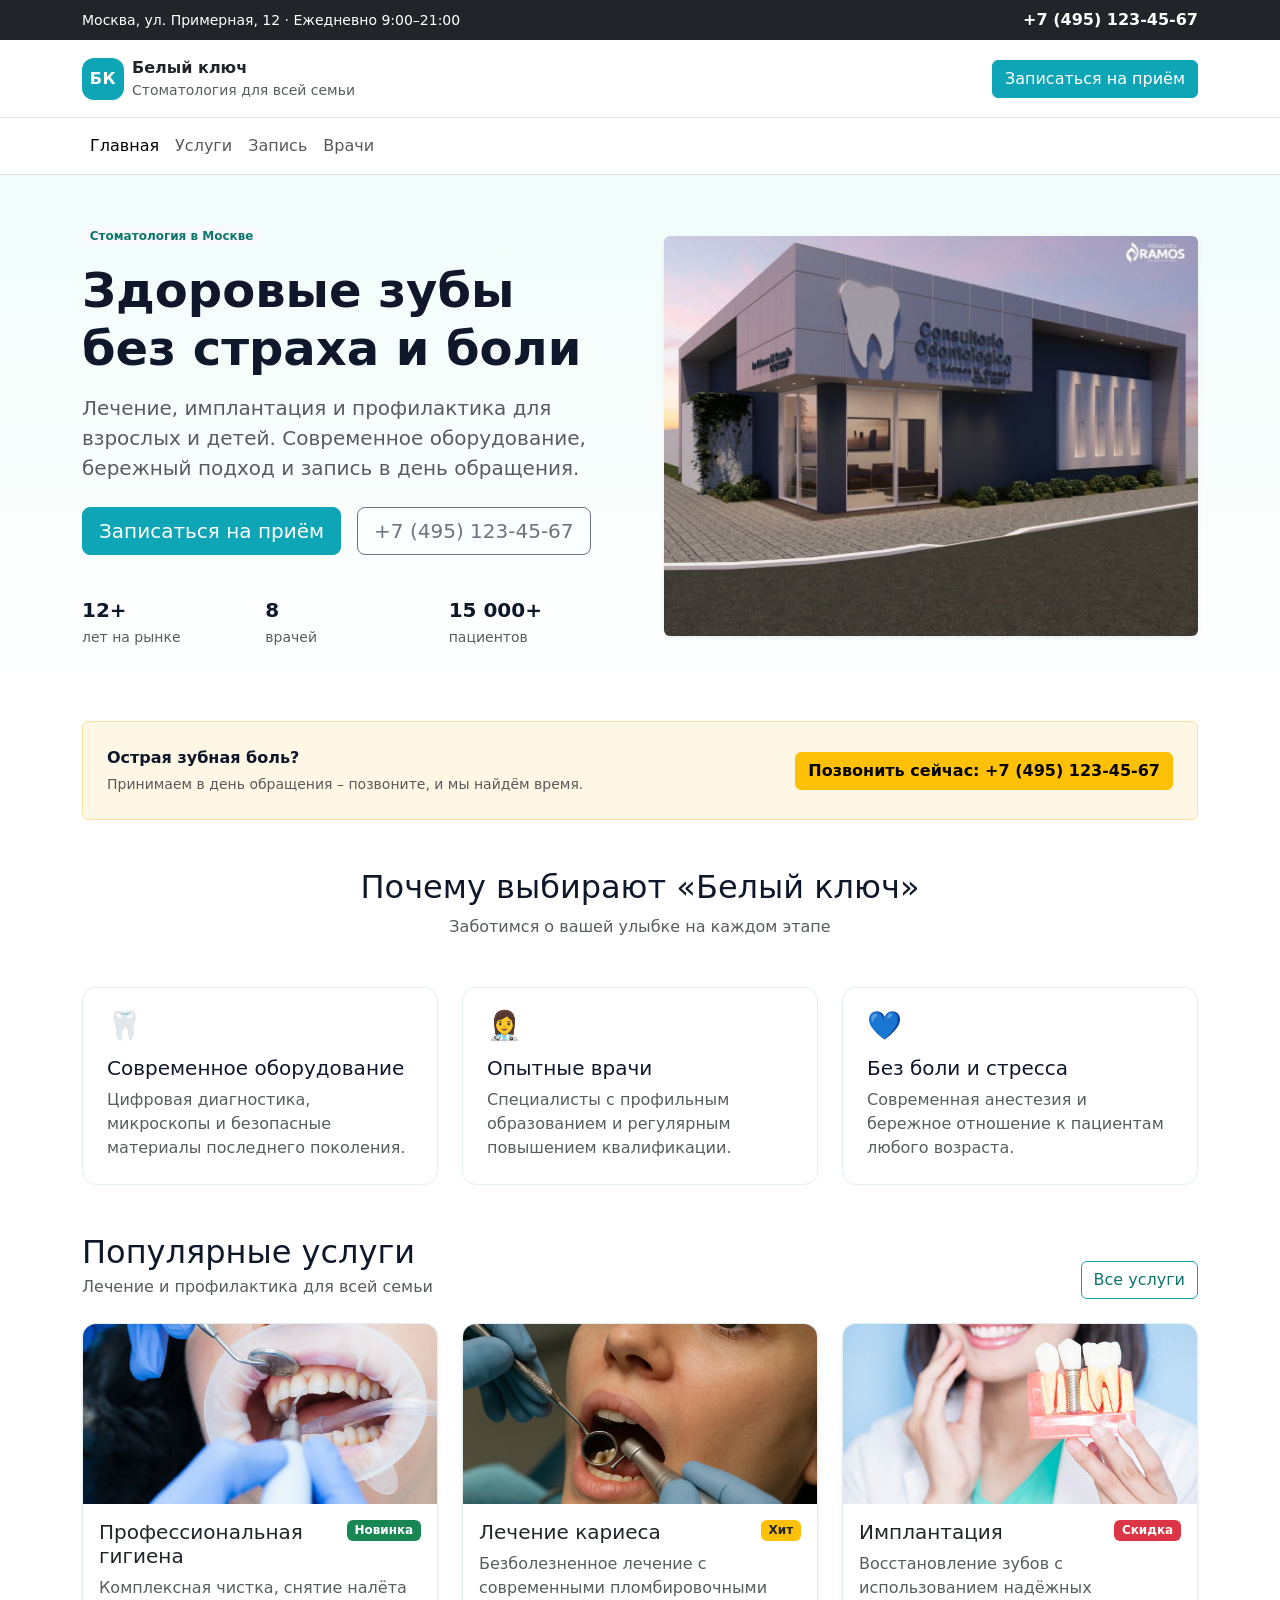
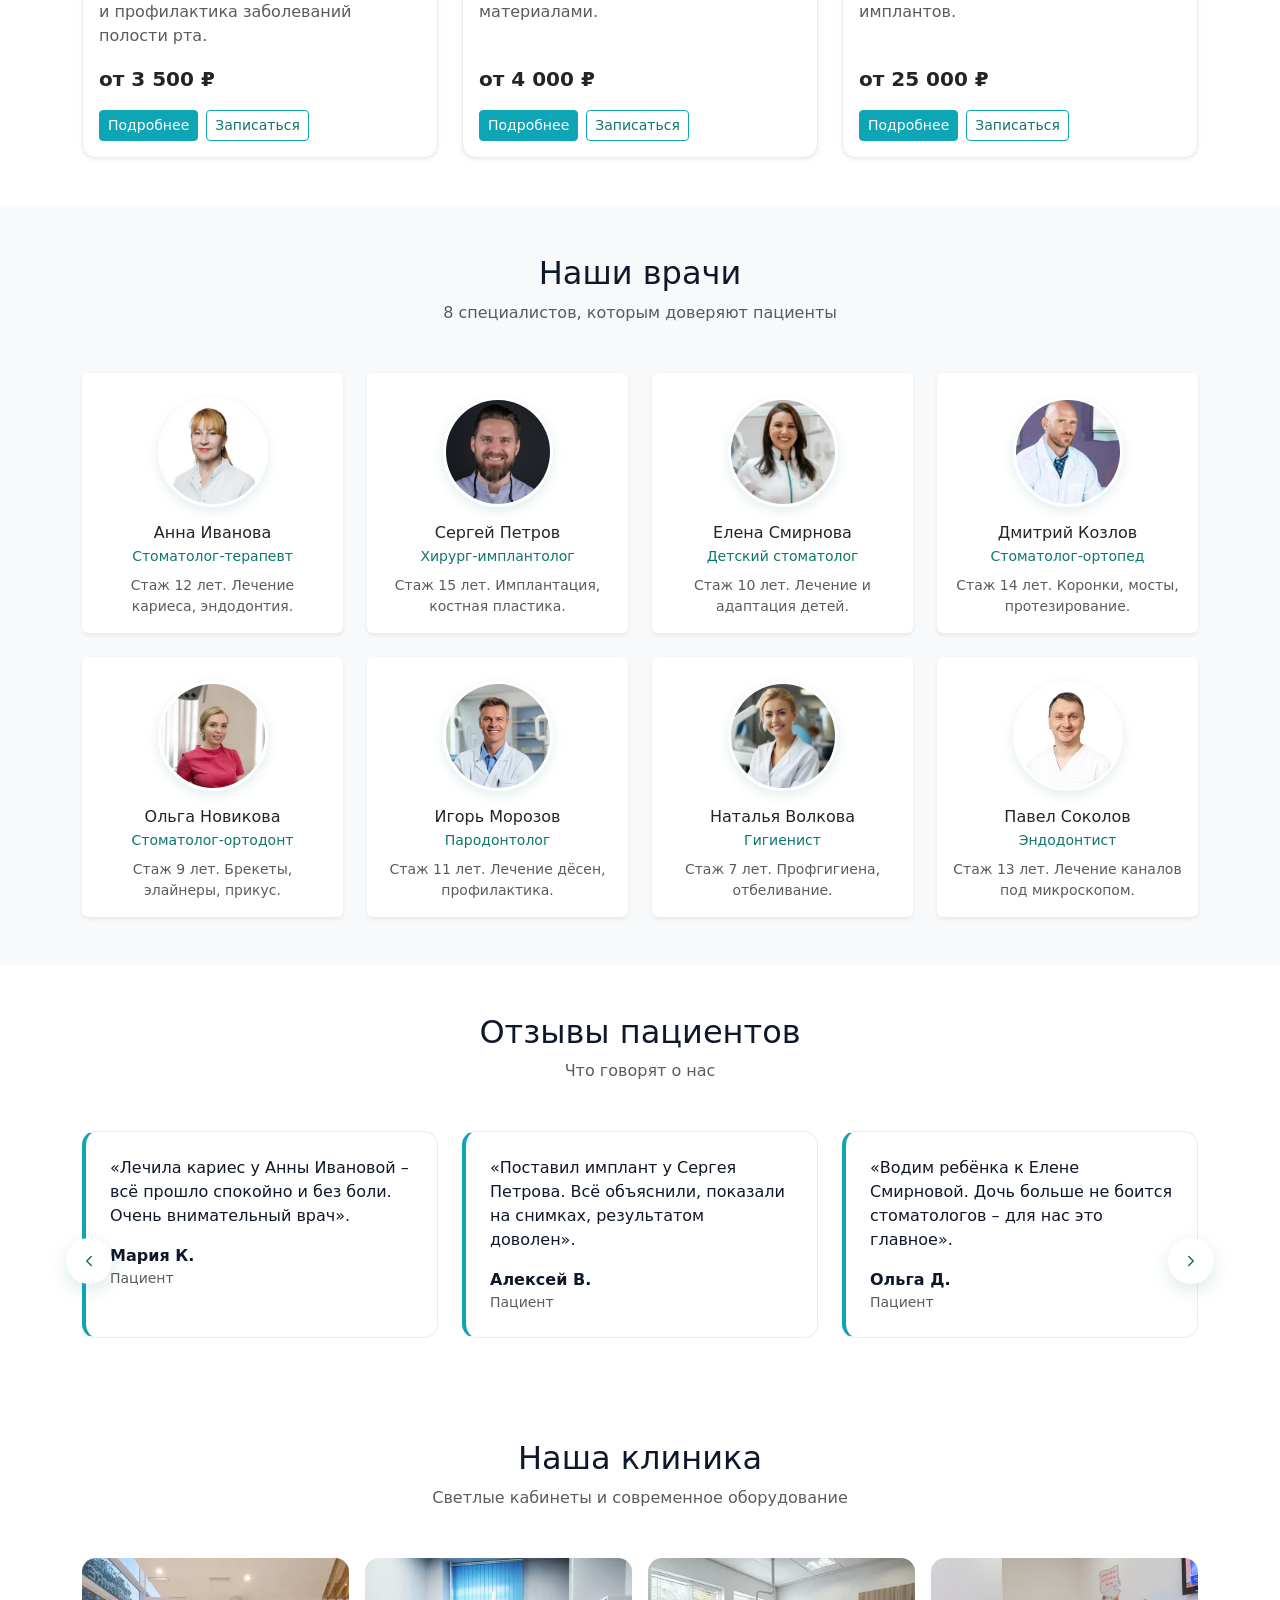
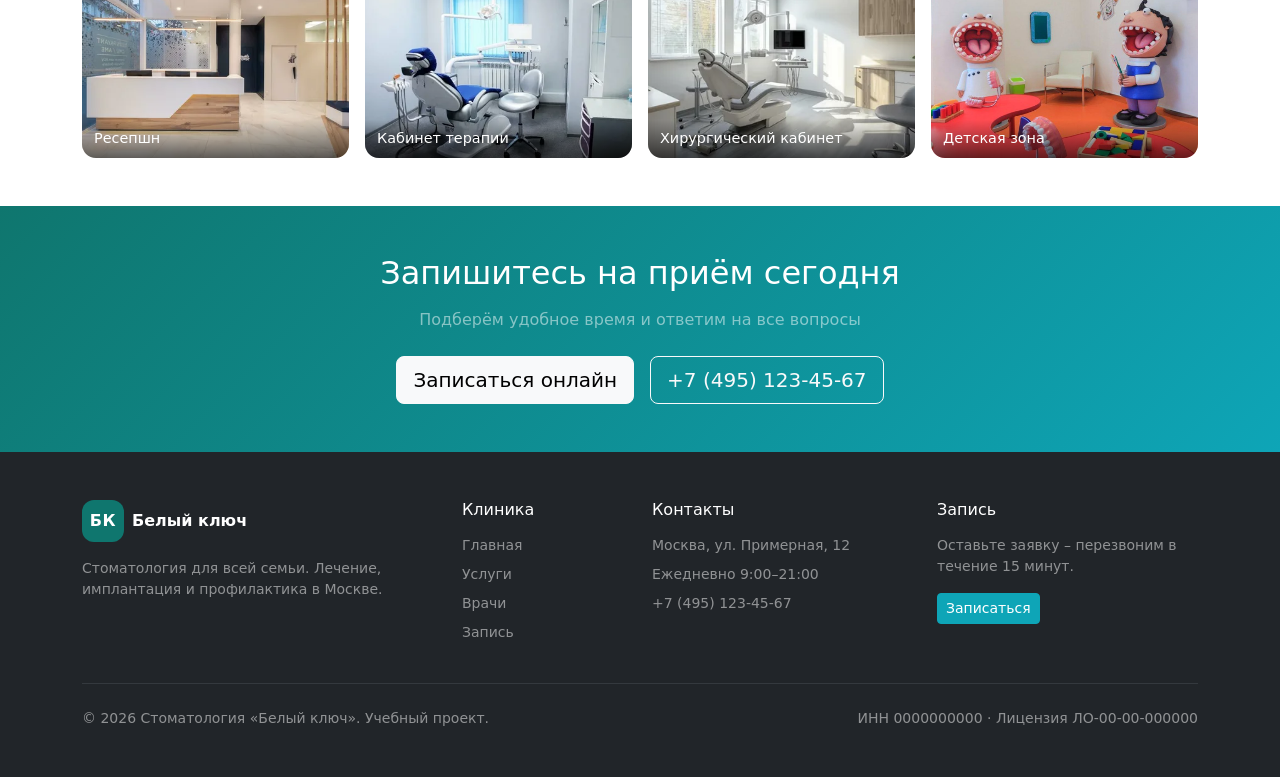
==== index.html @ 60545815 "feat: final bootstrap project fot kr3" ====
<!DOCTYPE html>
<html lang="ru">
<head>
  <meta charset="UTF-8">
  <meta name="viewport" content="width=device-width, initial-scale=1.0">
  <title>Стоматология «Белый ключ» – лечение, имплантация, гигиена</title>
  <meta name="description" content="Стоматология «Белый ключ»: лечение кариеса, имплантация, профессиональная гигиена и детская стоматология. Запись в день обращения.">
  <link href="https://cdn.jsdelivr.net/npm/bootstrap@5.3.3/dist/css/bootstrap.min.css" rel="stylesheet">
  <link rel="stylesheet" href="css/custom.css">
</head>
<body>

  <!-- ВЕРХНЯЯ ПАНЕЛЬ -->
  <div class="topbar bg-dark text-white py-2 d-none d-md-block">
    <div class="container">
      <div class="row align-items-center">
        <div class="col-md-6"><small>Москва, ул. Примерная, 12 · Ежедневно 9:00–21:00</small></div>
        <div class="col-md-6 text-md-end">
          <a href="tel:+74951234567" class="text-white text-decoration-none fw-semibold">+7 (495) 123-45-67</a>
        </div>
      </div>
    </div>
  </div>

  <!-- ШАПКА -->
  <header class="bg-white border-bottom py-3">
    <div class="container">
      <div class="row align-items-center">
        <div class="col-8 col-md-6">
          <a href="index.html" class="d-flex align-items-center text-decoration-none">
            <span class="brand-mark me-2">БК</span>
            <span>
              <span class="d-block fw-bold text-dark">Белый ключ</span>
              <small class="text-muted d-none d-sm-block">Стоматология для всей семьи</small>
            </span>
          </a>
        </div>
        <div class="col-4 col-md-6 text-end">
          <a href="order.html" class="btn btn-clinic d-none d-md-inline-block">Записаться на приём</a>
          <a href="order.html" class="btn btn-clinic btn-sm d-md-none">Запись</a>
        </div>
      </div>
    </div>
  </header>

  <!-- НАВИГАЦИЯ (без пункта «Услуга») -->
  <nav class="navbar navbar-expand-lg navbar-light bg-white border-bottom sticky-top">
    <div class="container">
      <button class="navbar-toggler" type="button" data-bs-toggle="collapse" data-bs-target="#mainNavbar"
              aria-controls="mainNavbar" aria-expanded="false" aria-label="Переключить навигацию">
        <span class="navbar-toggler-icon"></span>
      </button>
      <div class="collapse navbar-collapse" id="mainNavbar">
        <ul class="navbar-nav me-auto">
          <li class="nav-item"><a class="nav-link active" aria-current="page" href="index.html">Главная</a></li>
          <li class="nav-item"><a class="nav-link" href="catalog.html">Услуги</a></li>
          <li class="nav-item"><a class="nav-link" href="order.html">Запись</a></li>
          <li class="nav-item"><a class="nav-link" href="#doctors">Врачи</a></li>
        </ul>
        <a href="tel:+74951234567" class="btn btn-outline-clinic btn-sm d-lg-none mt-2">Позвонить: +7 (495) 123-45-67</a>
      </div>
    </div>
  </nav>

  <main>

    <!-- HERO -->
    <section class="hero-section">
      <div class="container py-5">
        <div class="row align-items-center g-5">
          <div class="col-12 col-lg-6">
            <span class="badge bg-light text-clinic mb-3">Стоматология в Москве</span>
            <h1 class="display-5 fw-bold mb-3">Здоровые зубы<br>без страха и боли</h1>
            <p class="lead text-muted mb-4">
              Лечение, имплантация и профилактика для взрослых и детей.
              Современное оборудование, бережный подход и запись в день обращения.
            </p>
            <div class="d-flex gap-3 flex-wrap">
              <a href="order.html" class="btn btn-clinic btn-lg">Записаться на приём</a>
              <a href="tel:+74951234567" class="btn btn-outline-secondary btn-lg">+7 (495) 123-45-67</a>
            </div>
            <div class="row g-3 mt-4">
              <div class="col-4"><div class="fw-bold fs-5">12+</div><small class="text-muted">лет на рынке</small></div>
              <div class="col-4"><div class="fw-bold fs-5">8</div><small class="text-muted">врачей</small></div>
              <div class="col-4"><div class="fw-bold fs-5">15 000+</div><small class="text-muted">пациентов</small></div>
            </div>
          </div>
          <div class="col-12 col-lg-6">
            <img src="images/hero-clinic.jpg" alt="Приём в стоматологии «Белый ключ»"
                 class="img-fluid rounded shadow-sm w-100 hero-img"
                 onerror="this.style.display='none'; this.nextElementSibling.style.display='flex';">
            <div class="placeholder-box rounded shadow-sm align-items-center justify-content-center" style="display:none;">
              <span class="text-muted">Фото клиники / приёма</span>
            </div>
          </div>
        </div>
      </div>
    </section>

    <!-- СРОЧНАЯ ПОМОЩЬ -->
    <section class="container my-4">
      <div class="urgent-bar d-flex flex-column flex-md-row align-items-md-center justify-content-between gap-3 p-4 rounded">
        <div>
          <div class="fw-bold mb-1">Острая зубная боль?</div>
          <div class="text-muted small">Принимаем в день обращения – позвоните, и мы найдём время.</div>
        </div>
        <a href="tel:+74951234567" class="btn btn-warning fw-semibold">Позвонить сейчас: +7 (495) 123-45-67</a>
      </div>
    </section>

    <!-- ПРЕИМУЩЕСТВА -->
    <section class="container my-5">
      <h2 class="text-center mb-2">Почему выбирают «Белый ключ»</h2>
      <p class="text-center text-muted mb-5">Заботимся о вашей улыбке на каждом этапе</p>
      <div class="row g-4">
        <div class="col-12 col-md-4">
          <div class="feature-card p-4 h-100">
            <div class="feature-icon">🦷</div>
            <h3 class="h5 mt-3">Современное оборудование</h3>
            <p class="mb-0 text-muted">Цифровая диагностика, микроскопы и безопасные материалы последнего поколения.</p>
          </div>
        </div>
        <div class="col-12 col-md-4">
          <div class="feature-card p-4 h-100">
            <div class="feature-icon">👩‍⚕️</div>
            <h3 class="h5 mt-3">Опытные врачи</h3>
            <p class="mb-0 text-muted">Специалисты с профильным образованием и регулярным повышением квалификации.</p>
          </div>
        </div>
        <div class="col-12 col-md-4">
          <div class="feature-card p-4 h-100">
            <div class="feature-icon">💙</div>
            <h3 class="h5 mt-3">Без боли и стресса</h3>
            <p class="mb-0 text-muted">Современная анестезия и бережное отношение к пациентам любого возраста.</p>
          </div>
        </div>
      </div>
    </section>

    <!-- ПОПУЛЯРНЫЕ УСЛУГИ -->
    <section class="container my-5" id="services">
      <div class="d-flex justify-content-between align-items-end mb-4 flex-wrap gap-2">
        <div>
          <h2 class="mb-1">Популярные услуги</h2>
          <p class="text-muted mb-0">Лечение и профилактика для всей семьи</p>
        </div>
        <a class="btn btn-outline-clinic" href="catalog.html">Все услуги</a>
      </div>

      <div class="row g-4">
        <div class="col-12 col-md-6 col-lg-4">
          <div class="card service-card h-100 shadow-sm">
            <img src="images/service-hygiene.jpg" class="card-img-top" alt="Профессиональная гигиена"
                 onerror="this.style.display='none'">
            <div class="card-body d-flex flex-column">
              <div class="d-flex justify-content-between align-items-start mb-2">
                <h3 class="card-title h5 mb-0">Профессиональная гигиена</h3>
                <span class="badge bg-success">Новинка</span>
              </div>
              <p class="card-text text-muted">Комплексная чистка, снятие налёта и профилактика заболеваний полости рта.</p>
              <p class="fw-bold fs-5 mt-auto mb-3">от 3 500 ₽</p>
              <div class="d-flex gap-2">
                <a href="product.html" class="btn btn-clinic btn-sm">Подробнее</a>
                <a href="order.html" class="btn btn-outline-clinic btn-sm">Записаться</a>
              </div>
            </div>
          </div>
        </div>

        <div class="col-12 col-md-6 col-lg-4">
          <div class="card service-card h-100 shadow-sm">
            <img src="images/service-caries.jpg" class="card-img-top" alt="Лечение кариеса"
                 onerror="this.style.display='none'">
            <div class="card-body d-flex flex-column">
              <div class="d-flex justify-content-between align-items-start mb-2">
                <h3 class="card-title h5 mb-0">Лечение кариеса</h3>
                <span class="badge bg-warning text-dark">Хит</span>
              </div>
              <p class="card-text text-muted">Безболезненное лечение с современными пломбировочными материалами.</p>
              <p class="fw-bold fs-5 mt-auto mb-3">от 4 000 ₽</p>
              <div class="d-flex gap-2">
                <a href="product.html" class="btn btn-clinic btn-sm">Подробнее</a>
                <a href="order.html" class="btn btn-outline-clinic btn-sm">Записаться</a>
              </div>
            </div>
          </div>
        </div>

        <div class="col-12 col-md-6 col-lg-4">
          <div class="card service-card h-100 shadow-sm">
            <img src="images/service-implant.jpg" class="card-img-top" alt="Имплантация"
                 onerror="this.style.display='none'">
            <div class="card-body d-flex flex-column">
              <div class="d-flex justify-content-between align-items-start mb-2">
                <h3 class="card-title h5 mb-0">Имплантация</h3>
                <span class="badge bg-danger">Скидка</span>
              </div>
              <p class="card-text text-muted">Восстановление зубов с использованием надёжных имплантов.</p>
              <p class="fw-bold fs-5 mt-auto mb-3">от 25 000 ₽</p>
              <div class="d-flex gap-2">
                <a href="product.html" class="btn btn-clinic btn-sm">Подробнее</a>
                <a href="order.html" class="btn btn-outline-clinic btn-sm">Записаться</a>
              </div>
            </div>
          </div>
        </div>
      </div>
    </section>

    <!-- ВРАЧИ: 8 карточек -->
    <section class="bg-light py-5" id="doctors">
      <div class="container">
        <h2 class="text-center mb-2">Наши врачи</h2>
        <p class="text-center text-muted mb-5">8 специалистов, которым доверяют пациенты</p>

        <div class="row g-4">

          <div class="col-12 col-sm-6 col-lg-3">
            <div class="card doctor-card h-100 border-0 shadow-sm text-center">
              <img src="images/doctor-1.jpg" alt="Анна Иванова – стоматолог-терапевт"
                   class="doctor-photo mt-4 mx-auto" onerror="this.style.display='none'">
              <div class="card-body">
                <h3 class="h6 mb-1">Анна Иванова</h3>
                <p class="text-clinic small mb-2">Стоматолог-терапевт</p>
                <p class="text-muted small mb-0">Стаж 12 лет. Лечение кариеса, эндодонтия.</p>
              </div>
            </div>
          </div>

          <div class="col-12 col-sm-6 col-lg-3">
            <div class="card doctor-card h-100 border-0 shadow-sm text-center">
              <img src="images/doctor-2.jpg" alt="Сергей Петров – хирург-имплантолог"
                   class="doctor-photo mt-4 mx-auto" onerror="this.style.display='none'">
              <div class="card-body">
                <h3 class="h6 mb-1">Сергей Петров</h3>
                <p class="text-clinic small mb-2">Хирург-имплантолог</p>
                <p class="text-muted small mb-0">Стаж 15 лет. Имплантация, костная пластика.</p>
              </div>
            </div>
          </div>

          <div class="col-12 col-sm-6 col-lg-3">
            <div class="card doctor-card h-100 border-0 shadow-sm text-center">
              <img src="images/doctor-3.jpg" alt="Елена Смирнова – детский стоматолог"
                   class="doctor-photo mt-4 mx-auto" onerror="this.style.display='none'">
              <div class="card-body">
                <h3 class="h6 mb-1">Елена Смирнова</h3>
                <p class="text-clinic small mb-2">Детский стоматолог</p>
                <p class="text-muted small mb-0">Стаж 10 лет. Лечение и адаптация детей.</p>
              </div>
            </div>
          </div>

          <div class="col-12 col-sm-6 col-lg-3">
            <div class="card doctor-card h-100 border-0 shadow-sm text-center">
              <img src="images/doctor-4.jpg" alt="Дмитрий Козлов – ортопед"
                   class="doctor-photo mt-4 mx-auto" onerror="this.style.display='none'">
              <div class="card-body">
                <h3 class="h6 mb-1">Дмитрий Козлов</h3>
                <p class="text-clinic small mb-2">Стоматолог-ортопед</p>
                <p class="text-muted small mb-0">Стаж 14 лет. Коронки, мосты, протезирование.</p>
              </div>
            </div>
          </div>

          <div class="col-12 col-sm-6 col-lg-3">
            <div class="card doctor-card h-100 border-0 shadow-sm text-center">
              <img src="images/doctor-5.webp" alt="Ольга Новикова – ортодонт"
                   class="doctor-photo mt-4 mx-auto" onerror="this.style.display='none'">
              <div class="card-body">
                <h3 class="h6 mb-1">Ольга Новикова</h3>
                <p class="text-clinic small mb-2">Стоматолог-ортодонт</p>
                <p class="text-muted small mb-0">Стаж 9 лет. Брекеты, элайнеры, прикус.</p>
              </div>
            </div>
          </div>

          <div class="col-12 col-sm-6 col-lg-3">
            <div class="card doctor-card h-100 border-0 shadow-sm text-center">
              <img src="images/doctor-6.jpg" alt="Игорь Морозов – пародонтолог"
                   class="doctor-photo mt-4 mx-auto" onerror="this.style.display='none'">
              <div class="card-body">
                <h3 class="h6 mb-1">Игорь Морозов</h3>
                <p class="text-clinic small mb-2">Пародонтолог</p>
                <p class="text-muted small mb-0">Стаж 11 лет. Лечение дёсен, профилактика.</p>
              </div>
            </div>
          </div>

          <div class="col-12 col-sm-6 col-lg-3">
            <div class="card doctor-card h-100 border-0 shadow-sm text-center">
              <img src="images/doctor-7.jpg" alt="Наталья Волкова – гигиенист"
                   class="doctor-photo mt-4 mx-auto" onerror="this.style.display='none'">
              <div class="card-body">
                <h3 class="h6 mb-1">Наталья Волкова</h3>
                <p class="text-clinic small mb-2">Гигиенист</p>
                <p class="text-muted small mb-0">Стаж 7 лет. Профгигиена, отбеливание.</p>
              </div>
            </div>
          </div>

          <div class="col-12 col-sm-6 col-lg-3">
            <div class="card doctor-card h-100 border-0 shadow-sm text-center">
              <img src="images/doctor-8.jpg" alt="Павел Соколов – эндодонтист"
                   class="doctor-photo mt-4 mx-auto" onerror="this.style.display='none'">
              <div class="card-body">
                <h3 class="h6 mb-1">Павел Соколов</h3>
                <p class="text-clinic small mb-2">Эндодонтист</p>
                <p class="text-muted small mb-0">Стаж 13 лет. Лечение каналов под микроскопом.</p>
              </div>
            </div>
          </div>

        </div>
      </div>
    </section>

    <!-- ОТЗЫВЫ: карусель -->
    <section class="container my-5">
      <h2 class="text-center mb-2">Отзывы пациентов</h2>
      <p class="text-center text-muted mb-5">Что говорят о нас</p>

      <div id="reviewsCarousel" class="carousel slide" data-bs-ride="carousel">
        <div class="carousel-inner">

          <div class="carousel-item active">
            <div class="row g-4">
              <div class="col-12 col-md-4">
                <div class="review-card p-4 h-100">
                  <p class="mb-3">«Лечила кариес у Анны Ивановой – всё прошло спокойно и без боли. Очень внимательный врач».</p>
                  <div class="fw-semibold">Мария К.</div>
                  <small class="text-muted">Пациент</small>
                </div>
              </div>
              <div class="col-12 col-md-4">
                <div class="review-card p-4 h-100">
                  <p class="mb-3">«Поставил имплант у Сергея Петрова. Всё объяснили, показали на снимках, результатом доволен».</p>
                  <div class="fw-semibold">Алексей В.</div>
                  <small class="text-muted">Пациент</small>
                </div>
              </div>
              <div class="col-12 col-md-4">
                <div class="review-card p-4 h-100">
                  <p class="mb-3">«Водим ребёнка к Елене Смирновой. Дочь больше не боится стоматологов – для нас это главное».</p>
                  <div class="fw-semibold">Ольга Д.</div>
                  <small class="text-muted">Пациент</small>
                </div>
              </div>
            </div>
          </div>

          <div class="carousel-item">
            <div class="row g-4">
              <div class="col-12 col-md-4">
                <div class="review-card p-4 h-100">
                  <p class="mb-3">«Профгигиена у Натальи Волковой – быстро, аккуратно и с рекомендациями по уходу».</p>
                  <div class="fw-semibold">Ирина П.</div>
                  <small class="text-muted">Пациент</small>
                </div>
              </div>
              <div class="col-12 col-md-4">
                <div class="review-card p-4 h-100">
                  <p class="mb-3">«Ставили коронку у Дмитрия Козлова. Аккуратно, без спешки, всё по срокам».</p>
                  <div class="fw-semibold">Виктор Н.</div>
                  <small class="text-muted">Пациент</small>
                </div>
              </div>
              <div class="col-12 col-md-4">
                <div class="review-card p-4 h-100">
                  <p class="mb-3">«Брекеты у Ольги Новиковой – всё понятно объяснили, результат уже виден».</p>
                  <div class="fw-semibold">Анна С.</div>
                  <small class="text-muted">Пациент</small>
                </div>
              </div>
            </div>
          </div>

        </div>
        <button class="review-btn review-btn-side review-btn-prev" type="button"
                data-bs-target="#reviewsCarousel" data-bs-slide="prev" aria-label="Предыдущий отзыв">
        <svg width="18" height="18" viewBox="0 0 24 24" fill="none" aria-hidden="true">
            <path d="M15 6l-6 6 6 6" stroke="currentColor" stroke-width="2"
                stroke-linecap="round" stroke-linejoin="round"/>
        </svg>
        </button>

        <button class="review-btn review-btn-side review-btn-next" type="button"
                data-bs-target="#reviewsCarousel" data-bs-slide="next" aria-label="Следующий отзыв">
        <svg width="18" height="18" viewBox="0 0 24 24" fill="none" aria-hidden="true">
            <path d="M9 6l6 6-6 6" stroke="currentColor" stroke-width="2"
                stroke-linecap="round" stroke-linejoin="round"/>
        </svg>
        </button>
      </div>
    </section>

    <section class="container my-5">
    <h2 class="text-center mb-2">Наша клиника</h2>
    <p class="text-center text-muted mb-5">Светлые кабинеты и современное оборудование</p>
    <div class="row g-3">

        <div class="col-6 col-lg-3">
        <div class="gallery-item">
            <img src="images/gallery-reception.jpg" alt="Ресепшн клиники «Белый ключ»"
                class="gallery-img"
                onerror="this.style.display='none'; this.parentElement.classList.add('gallery-empty');">
            <span class="gallery-label">Ресепшн</span>
        </div>
        </div>

        <div class="col-6 col-lg-3">
        <div class="gallery-item">
            <img src="images/gallery-therapy.jpg" alt="Кабинет терапии"
                class="gallery-img"
                onerror="this.style.display='none'; this.parentElement.classList.add('gallery-empty');">
            <span class="gallery-label">Кабинет терапии</span>
        </div>
        </div>

        <div class="col-6 col-lg-3">
        <div class="gallery-item">
            <img src="images/gallery-surgery.jpg" alt="Хирургический кабинет"
                class="gallery-img"
                onerror="this.style.display='none'; this.parentElement.classList.add('gallery-empty');">
            <span class="gallery-label">Хирургический кабинет</span>
        </div>
        </div>

        <div class="col-6 col-lg-3">
        <div class="gallery-item">
            <img src="images/gallery-kids.jpg" alt="Детская зона"
                class="gallery-img"
                onerror="this.style.display='none'; this.parentElement.classList.add('gallery-empty');">
            <span class="gallery-label">Детская зона</span>
        </div>
        </div>

    </div>
    </section>

    <!-- CTA -->
    <section class="cta-section py-5">
      <div class="container text-center">
        <h2 class="text-white mb-3">Запишитесь на приём сегодня</h2>
        <p class="text-white-50 mb-4">Подберём удобное время и ответим на все вопросы</p>
        <div class="d-flex gap-3 justify-content-center flex-wrap">
          <a href="order.html" class="btn btn-light btn-lg">Записаться онлайн</a>
          <a href="tel:+74951234567" class="btn btn-outline-light btn-lg">+7 (495) 123-45-67</a>
        </div>
      </div>
    </section>

  </main>

  <!-- ПОДВАЛ -->
  <footer class="bg-dark text-white-50 py-5">
    <div class="container">
      <div class="row g-4">
        <div class="col-12 col-md-4">
          <div class="d-flex align-items-center mb-3">
            <span class="brand-mark brand-mark-dark me-2">БК</span>
            <span class="fw-bold text-white">Белый ключ</span>
          </div>
          <p class="small mb-0">Стоматология для всей семьи. Лечение, имплантация и профилактика в Москве.</p>
        </div>
        <div class="col-6 col-md-2">
          <h4 class="h6 text-white mb-3">Клиника</h4>
          <ul class="list-unstyled small">
            <li class="mb-2"><a href="index.html" class="text-white-50 text-decoration-none">Главная</a></li>
            <li class="mb-2"><a href="catalog.html" class="text-white-50 text-decoration-none">Услуги</a></li>
            <li class="mb-2"><a href="#doctors" class="text-white-50 text-decoration-none">Врачи</a></li>
            <li class="mb-2"><a href="order.html" class="text-white-50 text-decoration-none">Запись</a></li>
          </ul>
        </div>
        <div class="col-6 col-md-3">
          <h4 class="h6 text-white mb-3">Контакты</h4>
          <ul class="list-unstyled small">
            <li class="mb-2">Москва, ул. Примерная, 12</li>
            <li class="mb-2">Ежедневно 9:00–21:00</li>
            <li class="mb-2"><a href="tel:+74951234567" class="text-white-50 text-decoration-none">+7 (495) 123-45-67</a></li>
          </ul>
        </div>
        <div class="col-12 col-md-3">
          <h4 class="h6 text-white mb-3">Запись</h4>
          <p class="small">Оставьте заявку – перезвоним в течение 15 минут.</p>
          <a href="order.html" class="btn btn-clinic btn-sm">Записаться</a>
        </div>
      </div>
      <hr class="border-secondary my-4">
      <div class="d-flex flex-column flex-md-row justify-content-between small">
        <span>© 2026 Стоматология «Белый ключ». Учебный проект.</span>
        <span>ИНН 0000000000 · Лицензия ЛО-00-00-000000</span>
      </div>
    </div>
  </footer>

  <script src="https://cdn.jsdelivr.net/npm/bootstrap@5.3.3/dist/js/bootstrap.bundle.min.js"></script>
</body>
</html>
---- css/custom.css ----
/* =========================================================
   Белый ключ — custom.css
   Палитра, компоненты, карточки, врачи, карусель, галерея
   ========================================================= */

:root {
  --clinic: #0ea5b7;
  --clinic-dark: #0f766e;
  --clinic-light: #f0fdfa;
  --ink: #0f172a;
}

body {
  min-height: 100vh;
  color: var(--ink);
}

/* ---------- Палитра клиники ---------- */
.bg-clinic { background-color: var(--clinic) !important; }
.text-clinic { color: var(--clinic-dark) !important; }

.btn-clinic {
  background-color: var(--clinic);
  border-color: var(--clinic);
  color: #fff;
}
.btn-clinic:hover,
.btn-clinic:focus {
  background-color: var(--clinic-dark);
  border-color: var(--clinic-dark);
  color: #fff;
}

.btn-outline-clinic {
  color: var(--clinic-dark);
  border-color: var(--clinic);
}
.btn-outline-clinic:hover {
  background-color: var(--clinic);
  border-color: var(--clinic);
  color: #fff;
}

/* ---------- Логотип-марка ---------- */
.brand-mark {
  display: inline-flex;
  align-items: center;
  justify-content: center;
  width: 42px;
  height: 42px;
  border-radius: 12px;
  background: var(--clinic);
  color: #fff;
  font-weight: 700;
  letter-spacing: .5px;
}
.brand-mark-dark { background: var(--clinic-dark); }

/* ---------- Hero ---------- */
.hero-section {
  background: linear-gradient(180deg, var(--clinic-light) 0%, #ffffff 100%);
}

.hero-img {
  max-height: 420px;
  object-fit: cover;
}

.placeholder-box {
  min-height: 320px;
  background: #e9f7f9;
  border: 1px dashed #b6e3e9 !important;
}

/* ---------- Срочная помощь ---------- */
.urgent-bar {
  background: #fff7e6;
  border: 1px solid #ffe0a3;
}

/* ---------- Карточки преимуществ ---------- */
.feature-card {
  background: #fff;
  border: 1px solid #e5eef0;
  border-radius: 14px;
  transition: transform .15s ease, box-shadow .15s ease;
}
.feature-card:hover {
  transform: translateY(-3px);
  box-shadow: 0 .5rem 1.5rem rgba(15, 118, 110, .12);
}
.feature-icon {
  font-size: 1.75rem;
  line-height: 1;
}

/* ---------- Карточки услуг ---------- */
.service-card {
  border: 1px solid #e5eef0;
  border-radius: 14px;
  overflow: hidden;
}

.card-img-top {
  height: 180px;
  object-fit: cover;
}

.card-img-placeholder {
  height: 180px;
  display: none;
  align-items: center;
  justify-content: center;
  background: #e9f7f9;
  color: #6c8a8f;
  font-size: .9rem;
}

/* ---------- Врачи: фото строго 110×110 ---------- */
.doctor-card {
  overflow: hidden;
}

.doctor-photo {
  width: 110px !important;
  height: 110px !important;
  max-width: 110px !important;
  border-radius: 50%;
  object-fit: cover;
  object-position: center 30%;
  display: block;
  margin-left: auto;
  margin-right: auto;
  background: var(--clinic-light);
  border: 3px solid #fff;
  box-shadow: 0 4px 12px rgba(15, 118, 110, .12);
}

/* Вариант с обёрткой (если используется) */
.doctor-photo-wrap {
  width: 110px;
  height: 110px;
  margin: 0 auto;
  border-radius: 50%;
  overflow: hidden;
  border: 3px solid #fff;
  box-shadow: 0 4px 12px rgba(15, 118, 110, .12);
  background: var(--clinic-light);
  display: flex;
  align-items: center;
  justify-content: center;
}
.doctor-photo-wrap img {
  width: 100%;
  height: 100%;
  object-fit: cover;
  object-position: center 30%;
  display: block;
}
.doctor-initials {
  display: none;
  font-weight: 700;
  color: var(--clinic-dark);
  font-size: 1.25rem;
}
.doctor-photo-wrap.is-empty .doctor-initials {
  display: block;
}

/* ---------- Отзывы + карусель ---------- */
.review-card {
  background: #fff;
  border: 1px solid #e5eef0;
  border-radius: 14px;
  border-left: 4px solid var(--clinic);
  display: flex;
  flex-direction: column;
}

/* Фиксируем высоту слайдов, чтобы страница не прыгала */
#reviewsCarousel .carousel-item {
  min-height: 260px;
}

@media (max-width: 767.98px) {
  #reviewsCarousel .carousel-item {
    min-height: 620px;
  }
}

/* Стрелки карусели отзывов */
.review-control {
  width: 40px;
  opacity: 1;
}
.review-control .carousel-control-prev-icon,
.review-control .carousel-control-next-icon {
  filter: invert(1) grayscale(1);
  background-color: var(--clinic);
  border-radius: 50%;
  padding: 18px;
}

/* ---------- Галерея клиники ---------- */
.gallery-item {
  position: relative;
  overflow: hidden;
  border-radius: 14px;
  background: #e9f7f9;
  min-height: 200px;
}

.gallery-img {
  width: 100%;
  height: 200px;
  object-fit: cover;
  display: block;
}

.gallery-label {
  position: absolute;
  left: 0;
  right: 0;
  bottom: 0;
  padding: .5rem .75rem;
  background: linear-gradient(transparent, rgba(0, 0, 0, .6));
  color: #fff;
  font-size: .9rem;
}

.gallery-empty {
  display: flex;
  align-items: center;
  justify-content: center;
  border: 1px dashed #b6e3e9;
}
.gallery-empty .gallery-label {
  position: static;
  background: none;
  color: #6c8a8f;
}

/* ---------- CTA ---------- */
.cta-section {
  background: linear-gradient(135deg, var(--clinic-dark) 0%, var(--clinic) 100%);
}

/* ---------- Страница услуги ---------- */
.placeholder-image {
  min-height: 320px;
}

.product-img {
  max-height: 420px;
  object-fit: cover;
}

/* Аккуратные таблицы */
.table th {
  width: 30%;
  font-weight: 600;
}

/* ---------- Мобильные мелочи ---------- */
@media (max-width: 575.98px) {
  .display-5 { font-size: 2rem; }
  .placeholder-box { min-height: 220px; }
}

.review-btn-side {
  position: absolute;
  top: 50%;
  transform: translateY(-50%);
  z-index: 5;
  box-shadow: 0 4px 12px rgba(15, 118, 110, .15);
}
.review-btn-prev { left: -16px; }
.review-btn-next { right: -16px; }

@media (max-width: 767.98px) {
  .review-btn-side { display: none; } /* на мобильном прячем, листание свайпом/точками */
}

.review-btn {
  width: 46px;
  height: 46px;
  border-radius: 50%;
  border: none;
  background: #fff;
  color: var(--clinic-dark);
  display: inline-flex;
  align-items: center;
  justify-content: center;
  padding: 0;
  box-shadow: 0 6px 18px rgba(15, 118, 110, .15);
  transition: background .18s ease, color .18s ease, transform .12s ease, box-shadow .18s ease;
}

.review-btn:hover,
.review-btn:focus-visible {
  background: var(--clinic);
  color: #fff;
  box-shadow: 0 8px 22px rgba(15, 118, 110, .28);
  outline: none;
}

.review-btn:active {
  transform: scale(.94);
}
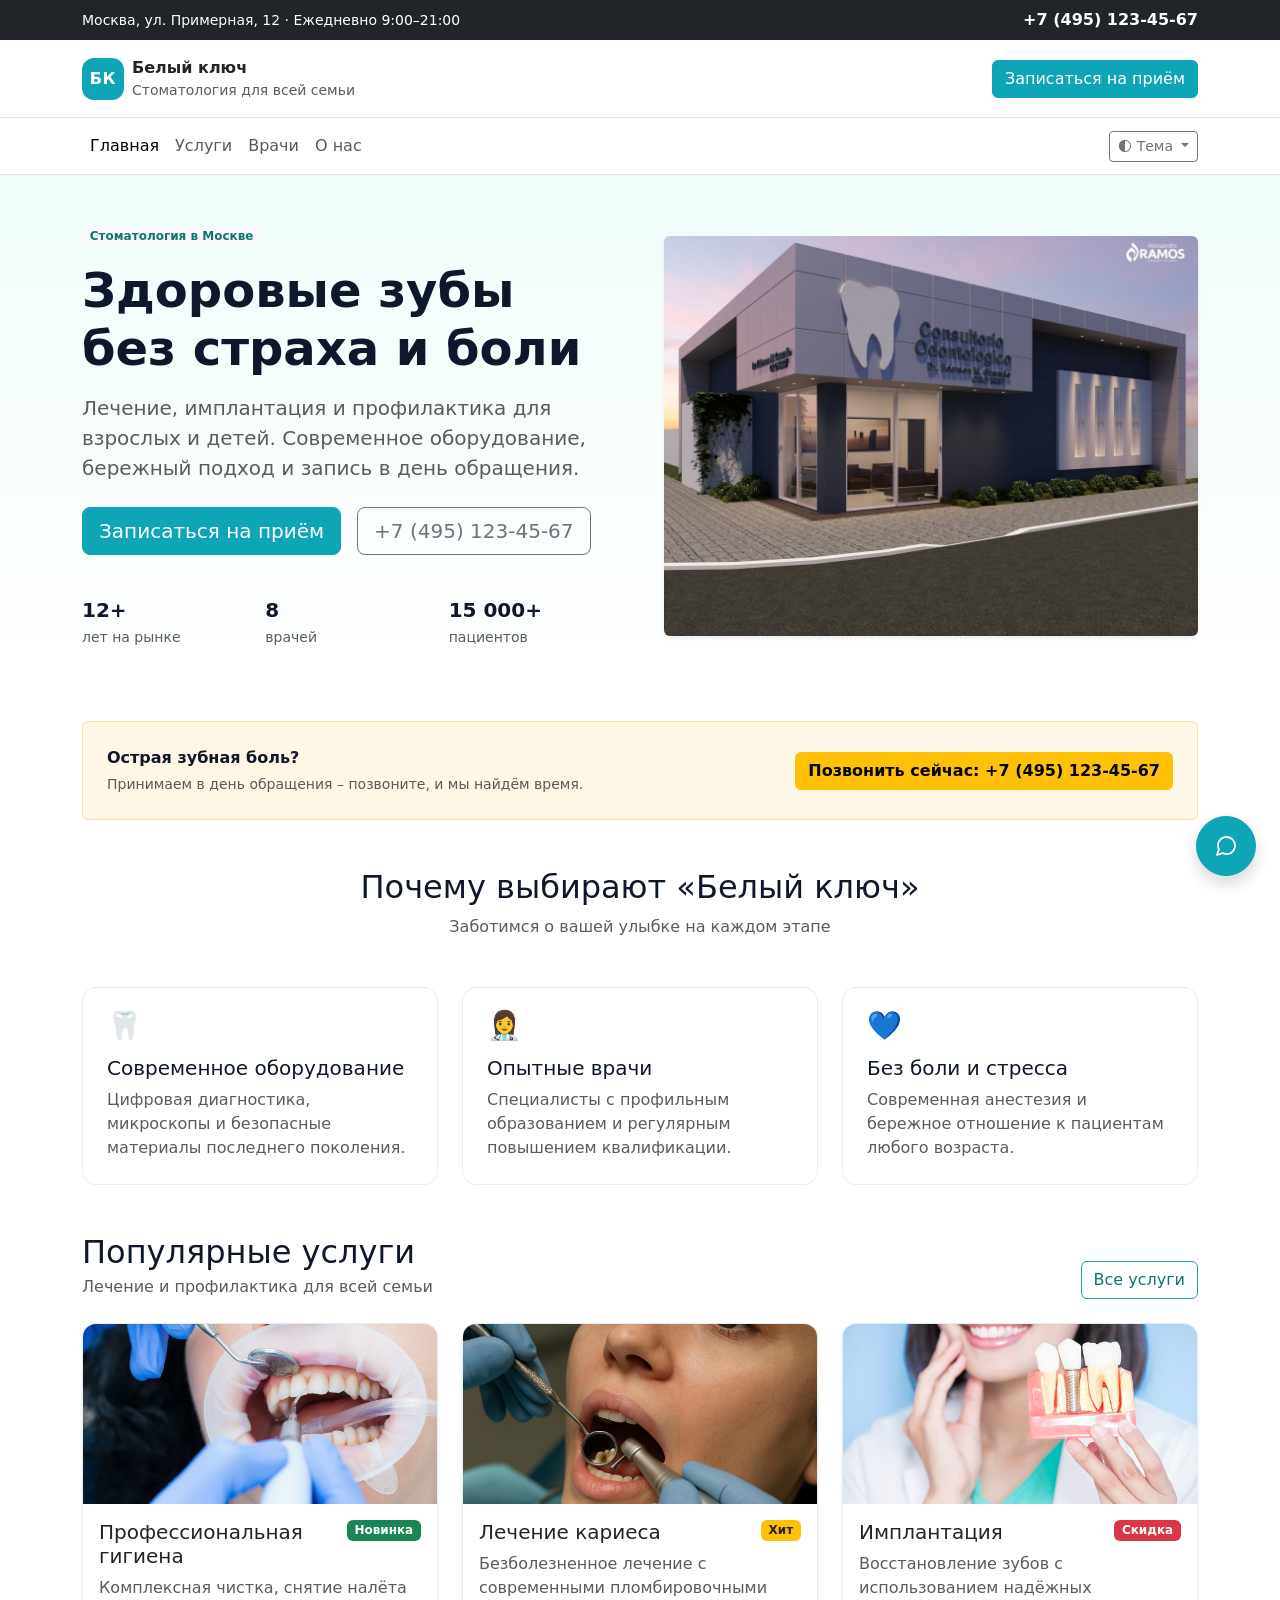
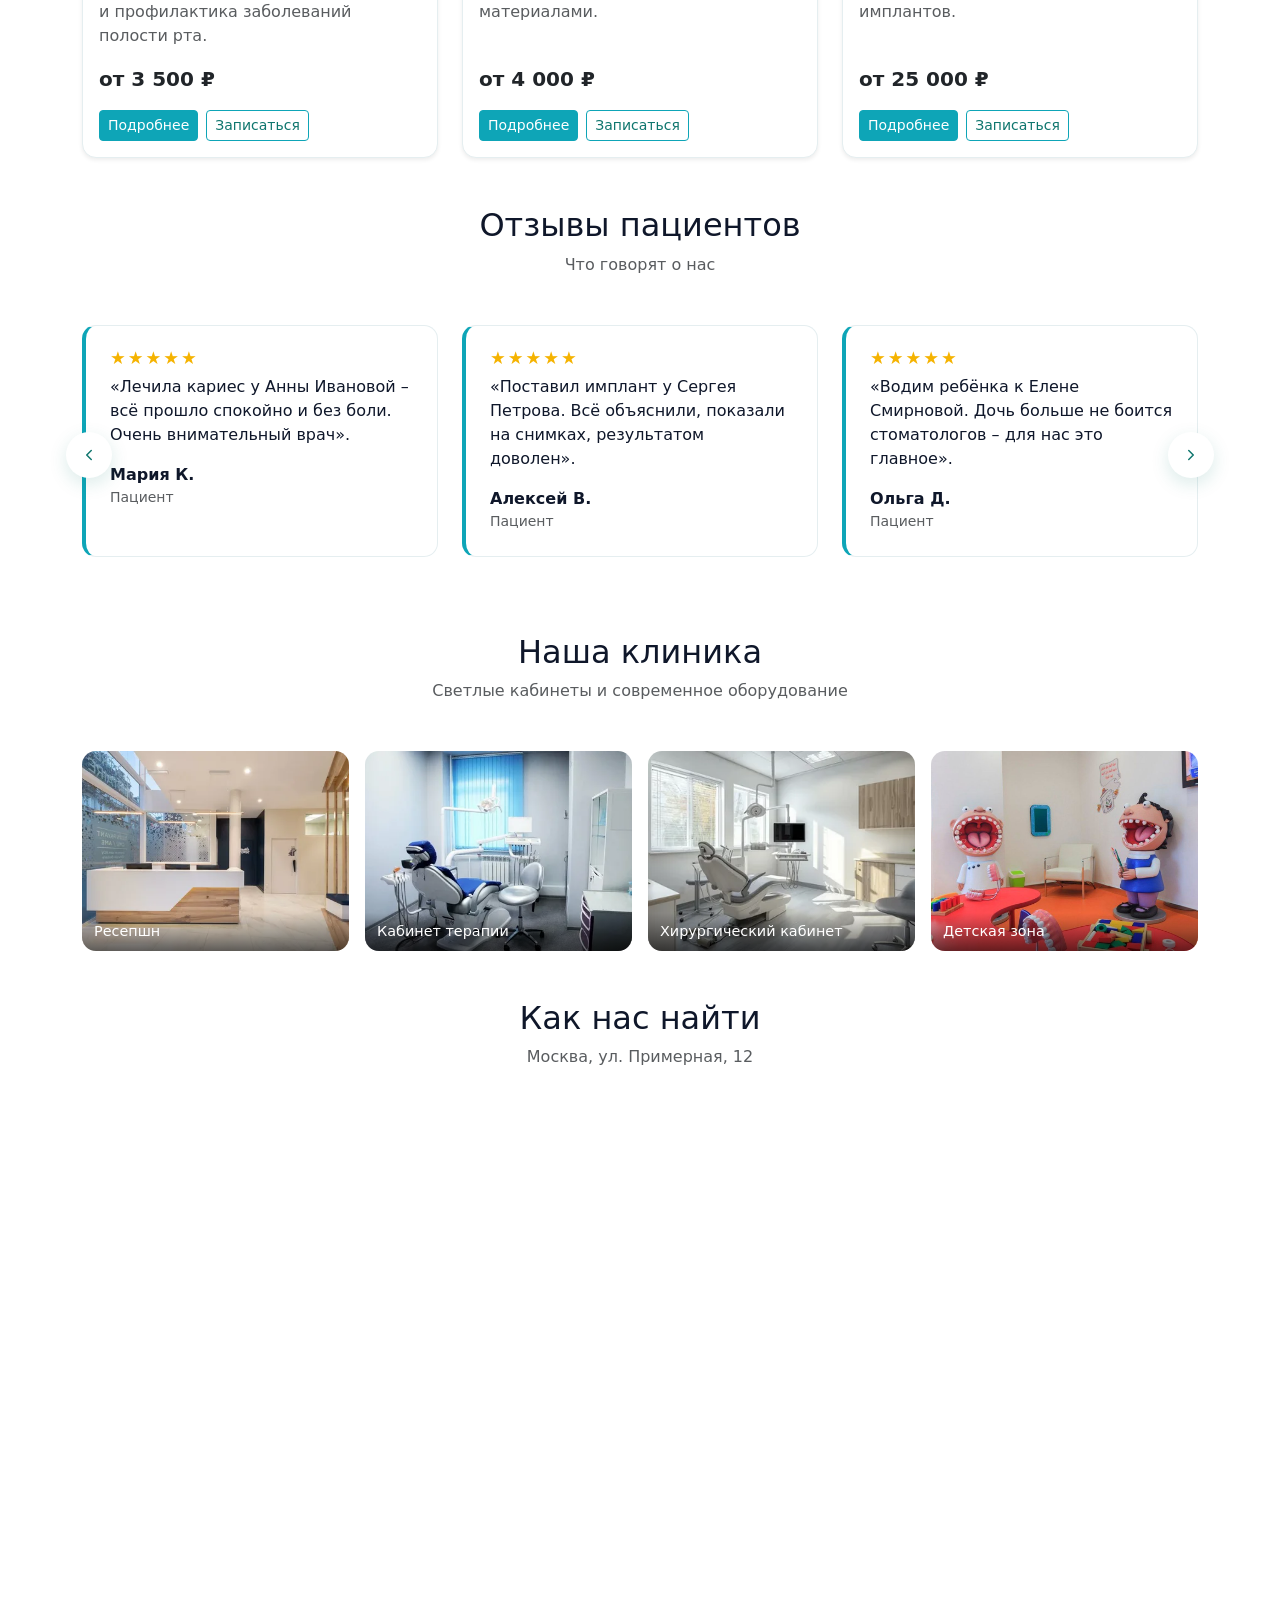
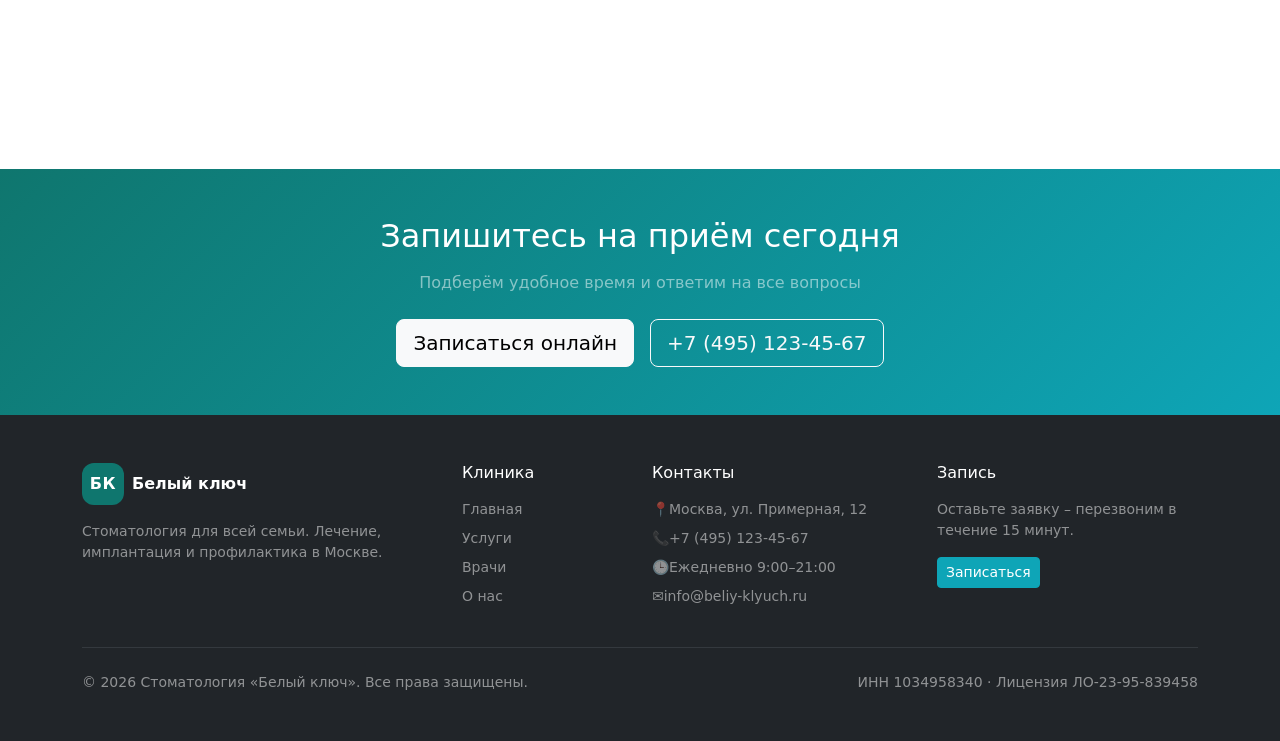
==== commit 80e911e8: "Готово к кр3" ====
--- a/index.html
+++ b/index.html
@@ -36,14 +36,20 @@
           </a>
         </div>
         <div class="col-4 col-md-6 text-end">
-          <a href="order.html" class="btn btn-clinic d-none d-md-inline-block">Записаться на приём</a>
-          <a href="order.html" class="btn btn-clinic btn-sm d-md-none">Запись</a>
+          <button type="button" class="btn btn-clinic d-none d-md-inline-block"
+                  data-bs-toggle="modal" data-bs-target="#feedbackModal">
+            Записаться на приём
+          </button>
+          <button type="button" class="btn btn-clinic btn-sm d-md-none"
+                  data-bs-toggle="modal" data-bs-target="#feedbackModal">
+            Запись
+          </button>
         </div>
       </div>
     </div>
   </header>
 
-  <!-- НАВИГАЦИЯ (без пункта «Услуга») -->
+  <!-- НАВИГАЦИЯ -->
   <nav class="navbar navbar-expand-lg navbar-light bg-white border-bottom sticky-top">
     <div class="container">
       <button class="navbar-toggler" type="button" data-bs-toggle="collapse" data-bs-target="#mainNavbar"
@@ -54,10 +60,22 @@
         <ul class="navbar-nav me-auto">
           <li class="nav-item"><a class="nav-link active" aria-current="page" href="index.html">Главная</a></li>
           <li class="nav-item"><a class="nav-link" href="catalog.html">Услуги</a></li>
-          <li class="nav-item"><a class="nav-link" href="order.html">Запись</a></li>
-          <li class="nav-item"><a class="nav-link" href="#doctors">Врачи</a></li>
+          <li class="nav-item"><a class="nav-link" href="doctors.html">Врачи</a></li>
+          <li class="nav-item"><a class="nav-link" href="about.html">О нас</a></li>
         </ul>
         <a href="tel:+74951234567" class="btn btn-outline-clinic btn-sm d-lg-none mt-2">Позвонить: +7 (495) 123-45-67</a>
+      </div>
+      <!-- Переключатель темы -->
+      <div class="dropdown">
+        <button class="btn btn-outline-secondary btn-sm dropdown-toggle" type="button" 
+                id="themeDropdown" data-bs-toggle="dropdown" aria-expanded="false">
+          🌓 Тема
+        </button>
+        <ul class="dropdown-menu dropdown-menu-end" aria-labelledby="themeDropdown">
+          <li><button class="dropdown-item" type="button" data-set-theme="light">☀️ Светлая</button></li>
+          <li><button class="dropdown-item" type="button" data-set-theme="dark">🌙 Тёмная</button></li>
+          <li><button class="dropdown-item" type="button" data-set-theme="auto">💻 Как в системе</button></li>
+        </ul>
       </div>
     </div>
   </nav>
@@ -76,7 +94,10 @@
               Современное оборудование, бережный подход и запись в день обращения.
             </p>
             <div class="d-flex gap-3 flex-wrap">
-              <a href="order.html" class="btn btn-clinic btn-lg">Записаться на приём</a>
+              <button type="button" class="btn btn-clinic btn-lg"
+                      data-bs-toggle="modal" data-bs-target="#feedbackModal">
+                Записаться на приём
+              </button>
               <a href="tel:+74951234567" class="btn btn-outline-secondary btn-lg">+7 (495) 123-45-67</a>
             </div>
             <div class="row g-3 mt-4">
@@ -151,7 +172,7 @@
         <div class="col-12 col-md-6 col-lg-4">
           <div class="card service-card h-100 shadow-sm">
             <img src="images/service-hygiene.jpg" class="card-img-top" alt="Профессиональная гигиена"
-                 onerror="this.style.display='none'">
+                onerror="this.style.display='none'">
             <div class="card-body d-flex flex-column">
               <div class="d-flex justify-content-between align-items-start mb-2">
                 <h3 class="card-title h5 mb-0">Профессиональная гигиена</h3>
@@ -161,7 +182,11 @@
               <p class="fw-bold fs-5 mt-auto mb-3">от 3 500 ₽</p>
               <div class="d-flex gap-2">
                 <a href="product.html" class="btn btn-clinic btn-sm">Подробнее</a>
-                <a href="order.html" class="btn btn-outline-clinic btn-sm">Записаться</a>
+                <button type="button" class="btn btn-outline-clinic btn-sm"
+                        data-bs-toggle="modal" data-bs-target="#feedbackModal"
+                        data-service="hygiene">
+                  Записаться
+                </button>
               </div>
             </div>
           </div>
@@ -170,7 +195,7 @@
         <div class="col-12 col-md-6 col-lg-4">
           <div class="card service-card h-100 shadow-sm">
             <img src="images/service-caries.jpg" class="card-img-top" alt="Лечение кариеса"
-                 onerror="this.style.display='none'">
+                onerror="this.style.display='none'">
             <div class="card-body d-flex flex-column">
               <div class="d-flex justify-content-between align-items-start mb-2">
                 <h3 class="card-title h5 mb-0">Лечение кариеса</h3>
@@ -180,7 +205,11 @@
               <p class="fw-bold fs-5 mt-auto mb-3">от 4 000 ₽</p>
               <div class="d-flex gap-2">
                 <a href="product.html" class="btn btn-clinic btn-sm">Подробнее</a>
-                <a href="order.html" class="btn btn-outline-clinic btn-sm">Записаться</a>
+                <button type="button" class="btn btn-outline-clinic btn-sm"
+                        data-bs-toggle="modal" data-bs-target="#feedbackModal"
+                        data-service="caries">
+                  Записаться
+                </button>
               </div>
             </div>
           </div>
@@ -189,7 +218,7 @@
         <div class="col-12 col-md-6 col-lg-4">
           <div class="card service-card h-100 shadow-sm">
             <img src="images/service-implant.jpg" class="card-img-top" alt="Имплантация"
-                 onerror="this.style.display='none'">
+                onerror="this.style.display='none'">
             <div class="card-body d-flex flex-column">
               <div class="d-flex justify-content-between align-items-start mb-2">
                 <h3 class="card-title h5 mb-0">Имплантация</h3>
@@ -199,118 +228,14 @@
               <p class="fw-bold fs-5 mt-auto mb-3">от 25 000 ₽</p>
               <div class="d-flex gap-2">
                 <a href="product.html" class="btn btn-clinic btn-sm">Подробнее</a>
-                <a href="order.html" class="btn btn-outline-clinic btn-sm">Записаться</a>
-              </div>
-            </div>
-          </div>
-        </div>
-      </div>
-    </section>
-
-    <!-- ВРАЧИ: 8 карточек -->
-    <section class="bg-light py-5" id="doctors">
-      <div class="container">
-        <h2 class="text-center mb-2">Наши врачи</h2>
-        <p class="text-center text-muted mb-5">8 специалистов, которым доверяют пациенты</p>
-
-        <div class="row g-4">
-
-          <div class="col-12 col-sm-6 col-lg-3">
-            <div class="card doctor-card h-100 border-0 shadow-sm text-center">
-              <img src="images/doctor-1.jpg" alt="Анна Иванова – стоматолог-терапевт"
-                   class="doctor-photo mt-4 mx-auto" onerror="this.style.display='none'">
-              <div class="card-body">
-                <h3 class="h6 mb-1">Анна Иванова</h3>
-                <p class="text-clinic small mb-2">Стоматолог-терапевт</p>
-                <p class="text-muted small mb-0">Стаж 12 лет. Лечение кариеса, эндодонтия.</p>
-              </div>
-            </div>
-          </div>
-
-          <div class="col-12 col-sm-6 col-lg-3">
-            <div class="card doctor-card h-100 border-0 shadow-sm text-center">
-              <img src="images/doctor-2.jpg" alt="Сергей Петров – хирург-имплантолог"
-                   class="doctor-photo mt-4 mx-auto" onerror="this.style.display='none'">
-              <div class="card-body">
-                <h3 class="h6 mb-1">Сергей Петров</h3>
-                <p class="text-clinic small mb-2">Хирург-имплантолог</p>
-                <p class="text-muted small mb-0">Стаж 15 лет. Имплантация, костная пластика.</p>
-              </div>
-            </div>
-          </div>
-
-          <div class="col-12 col-sm-6 col-lg-3">
-            <div class="card doctor-card h-100 border-0 shadow-sm text-center">
-              <img src="images/doctor-3.jpg" alt="Елена Смирнова – детский стоматолог"
-                   class="doctor-photo mt-4 mx-auto" onerror="this.style.display='none'">
-              <div class="card-body">
-                <h3 class="h6 mb-1">Елена Смирнова</h3>
-                <p class="text-clinic small mb-2">Детский стоматолог</p>
-                <p class="text-muted small mb-0">Стаж 10 лет. Лечение и адаптация детей.</p>
-              </div>
-            </div>
-          </div>
-
-          <div class="col-12 col-sm-6 col-lg-3">
-            <div class="card doctor-card h-100 border-0 shadow-sm text-center">
-              <img src="images/doctor-4.jpg" alt="Дмитрий Козлов – ортопед"
-                   class="doctor-photo mt-4 mx-auto" onerror="this.style.display='none'">
-              <div class="card-body">
-                <h3 class="h6 mb-1">Дмитрий Козлов</h3>
-                <p class="text-clinic small mb-2">Стоматолог-ортопед</p>
-                <p class="text-muted small mb-0">Стаж 14 лет. Коронки, мосты, протезирование.</p>
-              </div>
-            </div>
-          </div>
-
-          <div class="col-12 col-sm-6 col-lg-3">
-            <div class="card doctor-card h-100 border-0 shadow-sm text-center">
-              <img src="images/doctor-5.webp" alt="Ольга Новикова – ортодонт"
-                   class="doctor-photo mt-4 mx-auto" onerror="this.style.display='none'">
-              <div class="card-body">
-                <h3 class="h6 mb-1">Ольга Новикова</h3>
-                <p class="text-clinic small mb-2">Стоматолог-ортодонт</p>
-                <p class="text-muted small mb-0">Стаж 9 лет. Брекеты, элайнеры, прикус.</p>
-              </div>
-            </div>
-          </div>
-
-          <div class="col-12 col-sm-6 col-lg-3">
-            <div class="card doctor-card h-100 border-0 shadow-sm text-center">
-              <img src="images/doctor-6.jpg" alt="Игорь Морозов – пародонтолог"
-                   class="doctor-photo mt-4 mx-auto" onerror="this.style.display='none'">
-              <div class="card-body">
-                <h3 class="h6 mb-1">Игорь Морозов</h3>
-                <p class="text-clinic small mb-2">Пародонтолог</p>
-                <p class="text-muted small mb-0">Стаж 11 лет. Лечение дёсен, профилактика.</p>
-              </div>
-            </div>
-          </div>
-
-          <div class="col-12 col-sm-6 col-lg-3">
-            <div class="card doctor-card h-100 border-0 shadow-sm text-center">
-              <img src="images/doctor-7.jpg" alt="Наталья Волкова – гигиенист"
-                   class="doctor-photo mt-4 mx-auto" onerror="this.style.display='none'">
-              <div class="card-body">
-                <h3 class="h6 mb-1">Наталья Волкова</h3>
-                <p class="text-clinic small mb-2">Гигиенист</p>
-                <p class="text-muted small mb-0">Стаж 7 лет. Профгигиена, отбеливание.</p>
-              </div>
-            </div>
-          </div>
-
-          <div class="col-12 col-sm-6 col-lg-3">
-            <div class="card doctor-card h-100 border-0 shadow-sm text-center">
-              <img src="images/doctor-8.jpg" alt="Павел Соколов – эндодонтист"
-                   class="doctor-photo mt-4 mx-auto" onerror="this.style.display='none'">
-              <div class="card-body">
-                <h3 class="h6 mb-1">Павел Соколов</h3>
-                <p class="text-clinic small mb-2">Эндодонтист</p>
-                <p class="text-muted small mb-0">Стаж 13 лет. Лечение каналов под микроскопом.</p>
-              </div>
-            </div>
-          </div>
-
+                <button type="button" class="btn btn-outline-clinic btn-sm"
+                        data-bs-toggle="modal" data-bs-target="#feedbackModal"
+                        data-service="implant">
+                  Записаться
+                </button>
+              </div>
+            </div>
+          </div>
         </div>
       </div>
     </section>
@@ -327,6 +252,7 @@
             <div class="row g-4">
               <div class="col-12 col-md-4">
                 <div class="review-card p-4 h-100">
+                  <div class="review-stars mb-2" aria-label="Оценка 5 из 5">★★★★★</div>
                   <p class="mb-3">«Лечила кариес у Анны Ивановой – всё прошло спокойно и без боли. Очень внимательный врач».</p>
                   <div class="fw-semibold">Мария К.</div>
                   <small class="text-muted">Пациент</small>
@@ -334,6 +260,7 @@
               </div>
               <div class="col-12 col-md-4">
                 <div class="review-card p-4 h-100">
+                  <div class="review-stars mb-2" aria-label="Оценка 5 из 5">★★★★★</div>
                   <p class="mb-3">«Поставил имплант у Сергея Петрова. Всё объяснили, показали на снимках, результатом доволен».</p>
                   <div class="fw-semibold">Алексей В.</div>
                   <small class="text-muted">Пациент</small>
@@ -341,6 +268,7 @@
               </div>
               <div class="col-12 col-md-4">
                 <div class="review-card p-4 h-100">
+                  <div class="review-stars mb-2" aria-label="Оценка 5 из 5">★★★★★</div>
                   <p class="mb-3">«Водим ребёнка к Елене Смирновой. Дочь больше не боится стоматологов – для нас это главное».</p>
                   <div class="fw-semibold">Ольга Д.</div>
                   <small class="text-muted">Пациент</small>
@@ -353,6 +281,7 @@
             <div class="row g-4">
               <div class="col-12 col-md-4">
                 <div class="review-card p-4 h-100">
+                  <div class="review-stars mb-2" aria-label="Оценка 4 из 5">★★★★☆</div>
                   <p class="mb-3">«Профгигиена у Натальи Волковой – быстро, аккуратно и с рекомендациями по уходу».</p>
                   <div class="fw-semibold">Ирина П.</div>
                   <small class="text-muted">Пациент</small>
@@ -360,6 +289,7 @@
               </div>
               <div class="col-12 col-md-4">
                 <div class="review-card p-4 h-100">
+                  <div class="review-stars mb-2" aria-label="Оценка 5 из 5">★★★★★</div>
                   <p class="mb-3">«Ставили коронку у Дмитрия Козлова. Аккуратно, без спешки, всё по срокам».</p>
                   <div class="fw-semibold">Виктор Н.</div>
                   <small class="text-muted">Пациент</small>
@@ -367,6 +297,7 @@
               </div>
               <div class="col-12 col-md-4">
                 <div class="review-card p-4 h-100">
+                  <div class="review-stars mb-2" aria-label="Оценка 4 из 5">★★★★☆</div>
                   <p class="mb-3">«Брекеты у Ольги Новиковой – всё понятно объяснили, результат уже виден».</p>
                   <div class="fw-semibold">Анна С.</div>
                   <small class="text-muted">Пациент</small>
@@ -376,20 +307,21 @@
           </div>
 
         </div>
+
         <button class="review-btn review-btn-side review-btn-prev" type="button"
                 data-bs-target="#reviewsCarousel" data-bs-slide="prev" aria-label="Предыдущий отзыв">
-        <svg width="18" height="18" viewBox="0 0 24 24" fill="none" aria-hidden="true">
+          <svg width="18" height="18" viewBox="0 0 24 24" fill="none" aria-hidden="true">
             <path d="M15 6l-6 6 6 6" stroke="currentColor" stroke-width="2"
-                stroke-linecap="round" stroke-linejoin="round"/>
-        </svg>
+                  stroke-linecap="round" stroke-linejoin="round"/>
+          </svg>
         </button>
 
         <button class="review-btn review-btn-side review-btn-next" type="button"
                 data-bs-target="#reviewsCarousel" data-bs-slide="next" aria-label="Следующий отзыв">
-        <svg width="18" height="18" viewBox="0 0 24 24" fill="none" aria-hidden="true">
+          <svg width="18" height="18" viewBox="0 0 24 24" fill="none" aria-hidden="true">
             <path d="M9 6l6 6-6 6" stroke="currentColor" stroke-width="2"
-                stroke-linecap="round" stroke-linejoin="round"/>
-        </svg>
+                  stroke-linecap="round" stroke-linejoin="round"/>
+          </svg>
         </button>
       </div>
     </section>
@@ -438,13 +370,30 @@
     </div>
     </section>
 
+    <!-- ЯНДЕКС КАРТА -->
+    <section class="container my-5">
+      <h2 class="text-center mb-2">Как нас найти</h2>
+      <p class="text-center text-muted mb-4">Москва, ул. Примерная, 12</p>
+
+      <div class="ratio ratio-16x9">
+        <iframe src="https://yandex.ru/map-widget/v1/?um=constructor%3A31bf236b1803d0ca9fa7ec6ab735c7579c7017f54c3128feb34c0199336434df&amp;source=constructor"
+                title="Стоматология «Белый ключ» на карте"
+                frameborder="0"
+                allowfullscreen
+                loading="lazy"></iframe>
+      </div>
+    </section>
+
     <!-- CTA -->
     <section class="cta-section py-5">
       <div class="container text-center">
         <h2 class="text-white mb-3">Запишитесь на приём сегодня</h2>
         <p class="text-white-50 mb-4">Подберём удобное время и ответим на все вопросы</p>
         <div class="d-flex gap-3 justify-content-center flex-wrap">
-          <a href="order.html" class="btn btn-light btn-lg">Записаться онлайн</a>
+          <button type="button" class="btn btn-light btn-lg"
+                  data-bs-toggle="modal" data-bs-target="#feedbackModal">
+            Записаться онлайн
+          </button>
           <a href="tel:+74951234567" class="btn btn-outline-light btn-lg">+7 (495) 123-45-67</a>
         </div>
       </div>
@@ -468,32 +417,333 @@
           <ul class="list-unstyled small">
             <li class="mb-2"><a href="index.html" class="text-white-50 text-decoration-none">Главная</a></li>
             <li class="mb-2"><a href="catalog.html" class="text-white-50 text-decoration-none">Услуги</a></li>
-            <li class="mb-2"><a href="#doctors" class="text-white-50 text-decoration-none">Врачи</a></li>
-            <li class="mb-2"><a href="order.html" class="text-white-50 text-decoration-none">Запись</a></li>
+            <li class="mb-2"><a href="doctors.html" class="text-white-50 text-decoration-none">Врачи</a></li>
+            <li class="mb-2"><a href="about.html" class="text-white-50 text-decoration-none">О нас</a></li>
           </ul>
         </div>
         <div class="col-6 col-md-3">
           <h4 class="h6 text-white mb-3">Контакты</h4>
           <ul class="list-unstyled small">
-            <li class="mb-2">Москва, ул. Примерная, 12</li>
-            <li class="mb-2">Ежедневно 9:00–21:00</li>
-            <li class="mb-2"><a href="tel:+74951234567" class="text-white-50 text-decoration-none">+7 (495) 123-45-67</a></li>
+            <li class="mb-2">📍Москва, ул. Примерная, 12</li>
+            <li class="mb-2"><a href="tel:+74951234567" class="text-white-50 text-decoration-none">📞+7 (495) 123-45-67</a></li>
+            <li class="mb-2">🕒Ежедневно 9:00–21:00</li>
+            <li class="mb-2">✉️info@beliy-klyuch.ru</li>
           </ul>
         </div>
         <div class="col-12 col-md-3">
           <h4 class="h6 text-white mb-3">Запись</h4>
           <p class="small">Оставьте заявку – перезвоним в течение 15 минут.</p>
-          <a href="order.html" class="btn btn-clinic btn-sm">Записаться</a>
+          <button type="button" class="btn btn-clinic btn-sm"
+                  data-bs-toggle="modal" data-bs-target="#feedbackModal">
+            Записаться
+          </button>
         </div>
       </div>
       <hr class="border-secondary my-4">
       <div class="d-flex flex-column flex-md-row justify-content-between small">
-        <span>© 2026 Стоматология «Белый ключ». Учебный проект.</span>
-        <span>ИНН 0000000000 · Лицензия ЛО-00-00-000000</span>
+        <span>© 2026 Стоматология «Белый ключ». Все права защищены.</span>
+        <span>ИНН 1034958340 · Лицензия ЛО-23-95-839458</span>
       </div>
     </div>
   </footer>
 
   <script src="https://cdn.jsdelivr.net/npm/bootstrap@5.3.3/dist/js/bootstrap.bundle.min.js"></script>
+  <script>
+    (function () {
+      const html = document.documentElement;
+      const STORAGE_KEY = 'beliy-klyuch-theme';
+
+      // 1. Применяем тему при загрузке страницы
+      function applyTheme(theme) {
+        if (theme === 'auto') {
+          const systemDark = window.matchMedia('(prefers-color-scheme: dark)').matches;
+          html.setAttribute('data-bs-theme', systemDark ? 'dark' : 'light');
+        } else {
+          html.setAttribute('data-bs-theme', theme);
+        }
+      }
+
+      // Считываем сохранённое значение или ставим 'auto'
+      const savedTheme = localStorage.getItem(STORAGE_KEY) || 'auto';
+      applyTheme(savedTheme);
+
+      // 2. Обработчик для кнопок переключения
+      document.querySelectorAll('[data-set-theme]').forEach(btn => {
+        btn.addEventListener('click', () => {
+          const theme = btn.dataset.setTheme;
+          localStorage.setItem(STORAGE_KEY, theme);
+          applyTheme(theme);
+        });
+      });
+
+      // 3. Слушаем изменение системной темы (если выбран 'auto')
+      window.matchMedia('(prefers-color-scheme: dark)').addEventListener('change', () => {
+        if ((localStorage.getItem(STORAGE_KEY) || 'auto') === 'auto') {
+          applyTheme('auto');
+        }
+      });
+    })();
+  </script>
+  <!-- Кнопка чата -->
+  <button class="btn btn-clinic rounded-circle position-fixed bottom-0 end-0 m-4 shadow chat-toggle"
+          type="button"
+          data-bs-toggle="offcanvas"
+          data-bs-target="#chatPanel"
+          aria-controls="chatPanel"
+          aria-label="Открыть чат с консультантом">
+    <svg width="24" height="24" viewBox="0 0 24 24" fill="none" aria-hidden="true">
+      <path d="M21 11.5a8.38 8.38 0 0 1-.9 3.8 8.5 8.5 0 0 1-7.6 4.7 8.38 8.38 0 0 1-3.8-.9L3 21l1.9-5.7a8.38 8.38 0 0 1-.9-3.8 8.5 8.5 0 0 1 4.7-7.6 8.38 8.38 0 0 1 3.8-.9h.5a8.48 8.48 0 0 1 8 8v.5z"
+            stroke="currentColor" stroke-width="1.8" stroke-linecap="round" stroke-linejoin="round"/>
+    </svg>
+  </button>
+
+  <!-- Панель чата -->
+  <div class="offcanvas offcanvas-end chat-panel"
+      tabindex="-1"
+      id="chatPanel"
+      aria-labelledby="chatPanelLabel">
+    <div class="offcanvas-header border-bottom">
+      <div class="d-flex align-items-center gap-2">
+        <span class="chat-avatar">К</span>
+        <div>
+          <h5 class="offcanvas-title mb-0" id="chatPanelLabel">Консультант</h5>
+          <small class="text-muted">Онлайн · отвечает за ~1 минуту</small>
+        </div>
+      </div>
+      <button type="button" class="btn-close" data-bs-dismiss="offcanvas" aria-label="Закрыть"></button>
+    </div>
+
+    <div class="offcanvas-body d-flex flex-column p-0">
+      <!-- История сообщений -->
+      <div class="flex-grow-1 p-3 chat-messages" id="chatMessages">
+        <div class="chat-msg chat-msg-bot mb-3">
+          <div class="chat-bubble">Здравствуйте! Чем могу помочь?</div>
+        </div>
+        <div class="chat-msg chat-msg-bot mb-3">
+          <div class="chat-bubble">Могу подсказать по услугам, ценам и записи на приём.</div>
+        </div>
+      </div>
+
+      <!-- Поле ввода -->
+      <div class="border-top p-3">
+        <form id="chatForm" class="input-group">
+          <input type="text"
+                class="form-control"
+                id="chatInput"
+                placeholder="Напишите сообщение..."
+                autocomplete="off"
+                required>
+          <button class="btn btn-clinic" type="submit" aria-label="Отправить">
+            <svg width="18" height="18" viewBox="0 0 24 24" fill="none" aria-hidden="true">
+              <path d="M22 2L11 13M22 2l-7 20-4-9-9-4 20-7z"
+                    stroke="currentColor" stroke-width="1.8"
+                    stroke-linecap="round" stroke-linejoin="round"/>
+            </svg>
+          </button>
+        </form>
+      </div>
+    </div>
+  </div>
+  <script>
+    (function () {
+      const form = document.getElementById('chatForm');
+      const input = document.getElementById('chatInput');
+      const messages = document.getElementById('chatMessages');
+      if (!form || !input || !messages) return;
+
+      const replies = [
+        'Спасибо! Уточню у администратора и вернусь с ответом.',
+        'Могу записать вас на приём. Удобно сегодня или завтра?',
+        'По ценам сориентирую: консультация – бесплатно, точная стоимость – после осмотра.',
+        'Если острая боль – позвоните нам: +7 (495) 123-45-67, примем в день обращения.'
+      ];
+
+      let i = 0;
+
+      function addMessage(text, who) {
+        const wrap = document.createElement('div');
+        wrap.className = 'chat-msg mb-3 ' + (who === 'user' ? 'chat-msg-user' : 'chat-msg-bot');
+        const bubble = document.createElement('div');
+        bubble.className = 'chat-bubble';
+        bubble.textContent = text;
+        wrap.appendChild(bubble);
+        messages.appendChild(wrap);
+        messages.scrollTop = messages.scrollHeight;
+      }
+
+      form.addEventListener('submit', function (e) {
+        e.preventDefault();
+        const text = input.value.trim();
+        if (!text) return;
+
+        addMessage(text, 'user');
+        input.value = '';
+
+        // Имитация ответа через 800 мс
+        setTimeout(function () {
+          addMessage(replies[i % replies.length], 'bot');
+          i++;
+        }, 800);
+      });
+    })();
+  </script>
+  <!-- Модальная форма обратной связи -->
+  <div class="modal fade" id="feedbackModal" tabindex="-1" aria-labelledby="feedbackModalLabel" aria-hidden="true">
+    <div class="modal-dialog modal-dialog-centered modal-lg">
+      <div class="modal-content">
+        <div class="modal-header">
+          <h2 class="modal-title h5" id="feedbackModalLabel">Запись на приём</h2>
+          <button type="button" class="btn-close" data-bs-dismiss="modal" aria-label="Закрыть"></button>
+        </div>
+        <div class="modal-body">
+          <p class="text-muted small mb-3">Оставьте контакты – перезвоним в течение 15 минут и подтвердим время.</p>
+          <form id="orderForm">
+            <div class="row g-3">
+              <div class="col-12 col-md-6">
+                <label for="order-name" class="form-label">Имя *</label>
+                <input id="order-name" name="name" type="text" class="form-control" required>
+              </div>
+              <div class="col-12 col-md-6">
+                <label for="order-phone" class="form-label">Телефон *</label>
+                <div class="input-group">
+                  <span class="input-group-text">+7</span>
+                  <input id="order-phone" name="phone" type="tel" class="form-control" placeholder="900 000-00-00" required>
+                </div>
+              </div>
+              <div class="col-12 col-md-6">
+                <label for="order-email" class="form-label">E-mail</label>
+                <input id="order-email" name="email" type="email" class="form-control">
+              </div>
+              <div class="col-12 col-md-6">
+                <label for="order-service" class="form-label">Услуга</label>
+                <select id="order-service" name="service" class="form-select">
+                  <option value="" selected>Не выбрана</option>
+                  <option value="hygiene">Профессиональная гигиена</option>
+                  <option value="caries">Лечение кариеса</option>
+                  <option value="implant">Имплантация</option>
+                  <option value="whitening">Отбеливание зубов</option>
+                  <option value="braces">Брекет-системы</option>
+                  <option value="kids">Детская стоматология</option>
+                  <option value="prosthetics">Протезирование</option>
+                  <option value="microscope">Лечение под микроскопом</option>
+                </select>
+              </div>
+              <div class="col-12 col-md-6">
+                <label for="order-doctor" class="form-label">Врач</label>
+                <select id="order-doctor" name="doctor" class="form-select">
+                  <option value="" selected>Не выбран</option>
+                  <option value="anna-ivanova">Анна Иванова – терапевт</option>
+                  <option value="sergey-petrov">Сергей Петров – хирург-имплантолог</option>
+                  <option value="elena-smirnova">Елена Смирнова – детский стоматолог</option>
+                  <option value="dmitry-kozlov">Дмитрий Козлов – ортопед</option>
+                  <option value="olga-novikova">Ольга Новикова – ортодонт</option>
+                  <option value="igor-morozov">Игорь Морозов – пародонтолог</option>
+                  <option value="natalia-volkova">Наталья Волкова – гигиенист</option>
+                  <option value="pavel-sokolov">Павел Соколов – эндодонтист</option>
+                </select>
+              </div>
+              <div class="col-12 col-md-6">
+                <label for="order-date" class="form-label">Желаемая дата</label>
+                <input id="order-date" name="date" type="date" class="form-control">
+              </div>
+              <div class="col-12">
+                <label for="order-comment" class="form-label">Комментарий</label>
+                <textarea id="order-comment" name="comment" class="form-control" rows="3"></textarea>
+              </div>
+              <div class="col-12">
+                <div class="form-check">
+                  <input id="order-agree" class="form-check-input" type="checkbox" required>
+                  <label class="form-check-label" for="order-agree">Согласен на обработку данных *</label>
+                </div>
+              </div>
+            </div>
+          </form>
+        </div>
+        <div class="modal-footer">
+          <button type="button" class="btn btn-outline-secondary" data-bs-dismiss="modal">Отмена</button>
+          <button type="submit" form="orderForm" class="btn btn-clinic">Отправить</button>
+        </div>
+      </div>
+    </div>
+  </div>
+  <script>
+    (function () {
+      const form = document.getElementById('feedbackForm');
+      if (!form) return;
+
+      form.addEventListener('submit', function (e) {
+        e.preventDefault();
+
+        // Закрываем модалку
+        const modalEl = document.getElementById('feedbackModal');
+        const modal = bootstrap.Modal.getInstance(modalEl);
+        if (modal) modal.hide();
+
+        // Показываем подтверждение
+        const toast = document.createElement('div');
+        toast.className = 'toast align-items-center text-bg-success border-0 position-fixed bottom-0 start-50 translate-middle-x mb-4';
+        toast.setAttribute('role', 'alert');
+        toast.innerHTML = `
+          <div class="d-flex">
+            <div class="toast-body">Спасибо! Заявка отправлена – перезвоним в течение 15 минут.</div>
+            <button type="button" class="btn-close btn-close-white me-2 m-auto" data-bs-dismiss="toast" aria-label="Закрыть"></button>
+          </div>`;
+        document.body.appendChild(toast);
+
+        const bsToast = new bootstrap.Toast(toast, { delay: 4000 });
+        bsToast.show();
+        toast.addEventListener('hidden.bs.toast', () => toast.remove());
+
+        // Сброс формы
+        form.reset();
+      });
+    })();
+  </script>
+  <script>
+    (function () {
+      const modal = document.getElementById('feedbackModal');
+      if (!modal) return;
+
+      modal.addEventListener('show.bs.modal', function (event) {
+        const button = event.relatedTarget;
+        if (!button) return;
+
+        const service = button.getAttribute('data-service');
+        const doctor = button.getAttribute('data-doctor');
+
+        if (service) {
+          const select = modal.querySelector('#order-service');
+          const opt = select?.querySelector(`option[value="${service}"]`);
+          if (opt) opt.selected = true;
+        }
+
+        if (doctor) {
+          const select = modal.querySelector('#order-doctor');
+          const opt = select?.querySelector(`option[value="${doctor}"]`);
+          if (opt) opt.selected = true;
+        }
+      });
+
+      // Обработка «отправки»
+      const form = document.getElementById('orderForm');
+      if (form) {
+        form.addEventListener('submit', function (e) {
+          e.preventDefault();
+          const instance = bootstrap.Modal.getInstance(modal);
+          if (instance) instance.hide();
+          form.reset();
+
+          const toast = document.createElement('div');
+          toast.className = 'toast align-items-center text-bg-success border-0 position-fixed bottom-0 start-50 translate-middle-x mb-4';
+          toast.setAttribute('role', 'alert');
+          toast.innerHTML = '<div class="d-flex"><div class="toast-body">Спасибо! Заявка отправлена – перезвоним в течение 15 минут.</div><button type="button" class="btn-close btn-close-white me-2 m-auto" data-bs-dismiss="toast"></button></div>';
+          document.body.appendChild(toast);
+          const bsToast = new bootstrap.Toast(toast, { delay: 4000 });
+          bsToast.show();
+          toast.addEventListener('hidden.bs.toast', () => toast.remove());
+        });
+      }
+    })();
+  </script>
 </body>
 </html>
--- a/css/custom.css
+++ b/css/custom.css
@@ -306,4 +306,391 @@
 
 .review-btn:active {
   transform: scale(.94);
+}
+
+/* === Тёмная тема: принудительные исправления === */
+[data-bs-theme="dark"] header,
+[data-bs-theme="dark"] nav.navbar {
+  background-color: var(--bs-body-bg) !important;
+  border-color: var(--bs-border-color) !important;
+}
+
+[data-bs-theme="dark"] .doctor-card,
+[data-bs-theme="dark"] .feature-card,
+[data-bs-theme="dark"] .review-card,
+[data-bs-theme="dark"] .service-card {
+  background-color: var(--bs-body-bg) !important;
+  border-color: var(--bs-border-color) !important;
+}
+
+[data-bs-theme="dark"] .bg-light,
+[data-bs-theme="dark"] .bg-white {
+  background-color: var(--bs-body-bg) !important;
+}
+
+[data-bs-theme="dark"] .text-dark,
+[data-bs-theme="dark"] .text-black {
+  color: var(--bs-body-color) !important;
+}
+
+/* Hero и любые блоки с картинкой здания */
+[data-bs-theme="dark"] .hero-section {
+  background: linear-gradient(180deg, #16282b 0%, var(--bs-body-bg) 100%) !important;
+}
+
+[data-bs-theme="dark"] .hero-img {
+  filter: brightness(.85);
+}
+
+[data-bs-theme="dark"] .placeholder-box,
+[data-bs-theme="dark"] .placeholder-image,
+[data-bs-theme="dark"] .gallery-item,
+[data-bs-theme="dark"] .card-img-placeholder {
+  background-color: var(--bs-secondary-bg) !important;
+  border-color: var(--bs-border-color) !important;
+  color: var(--bs-secondary-color) !important;
+}
+
+[data-bs-theme="dark"] .text-dark,
+[data-bs-theme="dark"] .text-black,
+[data-bs-theme="dark"] .text-black-50 {
+  color: var(--bs-body-color) !important;
+}
+
+[data-bs-theme="dark"] body,
+[data-bs-theme="dark"] h1,
+[data-bs-theme="dark"] h2,
+[data-bs-theme="dark"] h3,
+[data-bs-theme="dark"] h4,
+[data-bs-theme="dark"] h5,
+[data-bs-theme="dark"] h6,
+[data-bs-theme="dark"] p,
+[data-bs-theme="dark"] li,
+[data-bs-theme="dark"] span,
+[data-bs-theme="dark"] small,
+[data-bs-theme="dark"] a:not(.btn) {
+  color: var(--bs-body-color);
+}
+
+/* === Тёмная тема: финальная страховка === */
+[data-bs-theme="dark"] .bg-white,
+[data-bs-theme="dark"] .bg-light,
+[data-bs-theme="dark"] .bg-body-tertiary {
+  background-color: var(--bs-body-bg) !important;
+}
+
+[data-bs-theme="dark"] .card,
+[data-bs-theme="dark"] .doctor-card,
+[data-bs-theme="dark"] .feature-card,
+[data-bs-theme="dark"] .review-card,
+[data-bs-theme="dark"] .service-card,
+[data-bs-theme="dark"] .modal-content,
+[data-bs-theme="dark"] .offcanvas {
+  background-color: var(--bs-body-bg) !important;
+  color: var(--bs-body-color) !important;
+  border-color: var(--bs-border-color) !important;
+}
+
+[data-bs-theme="dark"] .text-dark,
+[data-bs-theme="dark"] .text-black,
+[data-bs-theme="dark"] .text-muted {
+  color: var(--bs-secondary-color) !important;
+}
+
+[data-bs-theme="dark"] .hero-section {
+  background: linear-gradient(180deg, #16282b 0%, var(--bs-body-bg) 100%) !important;
+}
+
+[data-bs-theme="dark"] .placeholder-box,
+[data-bs-theme="dark"] .placeholder-image,
+[data-bs-theme="dark"] .gallery-item,
+[data-bs-theme="dark"] .card-img-placeholder {
+  background-color: var(--bs-secondary-bg) !important;
+  border-color: var(--bs-border-color) !important;
+  color: var(--bs-secondary-color) !important;
+}
+
+[data-bs-theme="dark"] .urgent-bar {
+  background-color: #2a2318 !important;
+  border-color: #4a3f2a !important;
+  color: var(--bs-body-color) !important;
+}
+
+[data-bs-theme="dark"] .urgent-bar .text-muted {
+  color: var(--bs-secondary-color) !important;
+}
+
+[data-bs-theme="dark"] .urgent-bar .btn-warning {
+  color: #1a1a1a;
+}
+
+[data-bs-theme="dark"] .feature-card,
+[data-bs-theme="dark"] .review-card,
+[data-bs-theme="dark"] .service-card {
+  border: 1px solid var(--bs-border-color) !important;
+}
+
+[data-bs-theme="dark"] .doctor-card {
+  background-color: var(--bs-body-bg) !important;
+  border: 1px solid #2c3034 !important;
+  box-shadow: 0 4px 14px rgba(0, 0, 0, .35) !important;
+}
+
+.doctors-controls .carousel-indicators {
+  position: static;
+  margin: 0;
+  display: flex;
+  gap: .4rem;
+}
+
+.doctors-controls .carousel-indicators [data-bs-target] {
+  width: 10px;
+  height: 10px;
+  border-radius: 50%;
+  background-color: #c9dfe3;
+  border: 0;
+  opacity: 1;
+  transition: background .15s ease, transform .15s ease;
+}
+
+.doctors-controls .carousel-indicators .active {
+  background-color: var(--clinic);
+  transform: scale(1.2);
+}
+
+[data-bs-theme="dark"] .doctors-controls .carousel-indicators [data-bs-target] {
+  background-color: #3a4247;
+}
+
+[data-bs-theme="dark"] .doctors-controls .carousel-indicators .active {
+  background-color: var(--clinic);
+}
+
+[data-bs-theme="dark"] .review-btn {
+  background-color: var(--bs-secondary-bg) !important;
+  color: var(--bs-body-color) !important;
+  border: 1px solid var(--bs-border-color) !important;
+  box-shadow: none !important;
+}
+
+[data-bs-theme="dark"] .review-btn:hover,
+[data-bs-theme="dark"] .review-btn:focus-visible {
+  background-color: var(--clinic) !important;
+  color: #fff !important;
+}
+
+[data-bs-theme="dark"] .ratio iframe,
+[data-bs-theme="dark"] iframe[src*="yandex"] {
+  filter: brightness(.92) contrast(1.03);
+}
+
+/* ===== Виджет чата ===== */
+.chat-toggle {
+  width: 60px;
+  height: 60px;
+  display: inline-flex;
+  align-items: center;
+  justify-content: center;
+  z-index: 1050;
+  padding: 0;
+}
+
+.chat-panel {
+  width: 380px !important;
+}
+
+@media (max-width: 575.98px) {
+  .chat-panel { width: 100% !important; }
+  .chat-toggle { width: 54px; height: 54px; margin: 1rem !important; }
+}
+
+.chat-avatar {
+  width: 38px;
+  height: 38px;
+  border-radius: 50%;
+  background: var(--clinic);
+  color: #fff;
+  display: inline-flex;
+  align-items: center;
+  justify-content: center;
+  font-weight: 700;
+}
+
+.chat-messages {
+  overflow-y: auto;
+  max-height: calc(100vh - 180px);
+}
+
+.chat-msg {
+  display: flex;
+}
+
+.chat-msg-user {
+  justify-content: flex-end;
+}
+
+.chat-bubble {
+  max-width: 80%;
+  padding: .55rem .8rem;
+  border-radius: 14px;
+  font-size: .92rem;
+  line-height: 1.4;
+}
+
+.chat-msg-bot .chat-bubble {
+  background: var(--bs-secondary-bg);
+  color: var(--bs-body-color);
+  border-top-left-radius: 4px;
+}
+
+.chat-msg-user .chat-bubble {
+  background: var(--clinic);
+  color: #fff;
+  border-top-right-radius: 4px;
+}
+
+/* Тёмная тема */
+[data-bs-theme="dark"] .chat-msg-bot .chat-bubble {
+  background: #2c3034;
+}
+
+.feature-step {
+  width: 36px;
+  height: 36px;
+  border-radius: 50%;
+  background: var(--clinic-light);
+  color: var(--clinic-dark);
+  display: inline-flex;
+  align-items: center;
+  justify-content: center;
+  font-weight: 700;
+}
+
+[data-bs-theme="dark"] .feature-step {
+  background: #2c3034;
+  color: var(--clinic);
+}
+
+.feature-step {
+  width: 36px;
+  height: 36px;
+  border-radius: 50%;
+  background: var(--clinic-light);
+  color: var(--clinic-dark);
+  display: inline-flex;
+  align-items: center;
+  justify-content: center;
+  font-weight: 700;
+  font-size: .9rem;
+}
+
+[data-bs-theme="dark"] .feature-step {
+  background: #2c3034;
+  color: var(--clinic);
+}
+
+.review-stars {
+  color: #f5b301;
+  font-size: 1.1rem;
+  letter-spacing: 2px;
+  line-height: 1;
+}
+
+[data-bs-theme="dark"] .review-stars {
+  color: #ffc93c;
+}
+
+/* ===== Виджет чата ===== */
+.chat-toggle {
+  width: 60px;
+  height: 60px;
+  display: inline-flex;
+  align-items: center;
+  justify-content: center;
+  z-index: 1050;
+  padding: 0;
+}
+
+.chat-panel { width: 380px !important; }
+
+@media (max-width: 575.98px) {
+  .chat-panel { width: 100% !important; }
+  .chat-toggle { width: 54px; height: 54px; margin: 1rem !important; }
+}
+
+.chat-avatar {
+  width: 38px;
+  height: 38px;
+  border-radius: 50%;
+  background: var(--clinic);
+  color: #fff;
+  display: inline-flex;
+  align-items: center;
+  justify-content: center;
+  font-weight: 700;
+}
+
+.chat-messages {
+  overflow-y: auto;
+  max-height: calc(100vh - 180px);
+}
+
+.chat-msg { display: flex; }
+.chat-msg-user { justify-content: flex-end; }
+
+.chat-bubble {
+  max-width: 80%;
+  padding: .55rem .8rem;
+  border-radius: 14px;
+  font-size: .92rem;
+  line-height: 1.4;
+}
+
+.chat-msg-bot .chat-bubble {
+  background: var(--bs-secondary-bg);
+  color: var(--bs-body-color);
+  border-top-left-radius: 4px;
+}
+
+.chat-msg-user .chat-bubble {
+  background: var(--clinic);
+  color: #fff;
+  border-top-right-radius: 4px;
+}
+
+[data-bs-theme="dark"] .chat-msg-bot .chat-bubble {
+  background: #2c3034;
+}
+
+/* ===== Анимация появления (about.html) ===== */
+.reveal {
+  opacity: 0;
+  transform: translateY(24px);
+  transition: opacity .6s ease, transform .6s ease;
+  will-change: opacity, transform;
+}
+
+.reveal.is-visible {
+  opacity: 1;
+  transform: translateY(0);
+}
+
+/* Задержки для каскада */
+.reveal-delay-1 { transition-delay: .1s; }
+.reveal-delay-2 { transition-delay: .2s; }
+.reveal-delay-3 { transition-delay: .3s; }
+
+/* Уважаем настройку «уменьшить движение» */
+@media (prefers-reduced-motion: reduce) {
+  .reveal {
+    opacity: 1;
+    transform: none;
+    transition: none;
+  }
+}
+
+/* Числа-счётчики */
+.count {
+  font-variant-numeric: tabular-nums; /* чтобы ширина не «прыгала» */
+  min-height: 1em;
 }
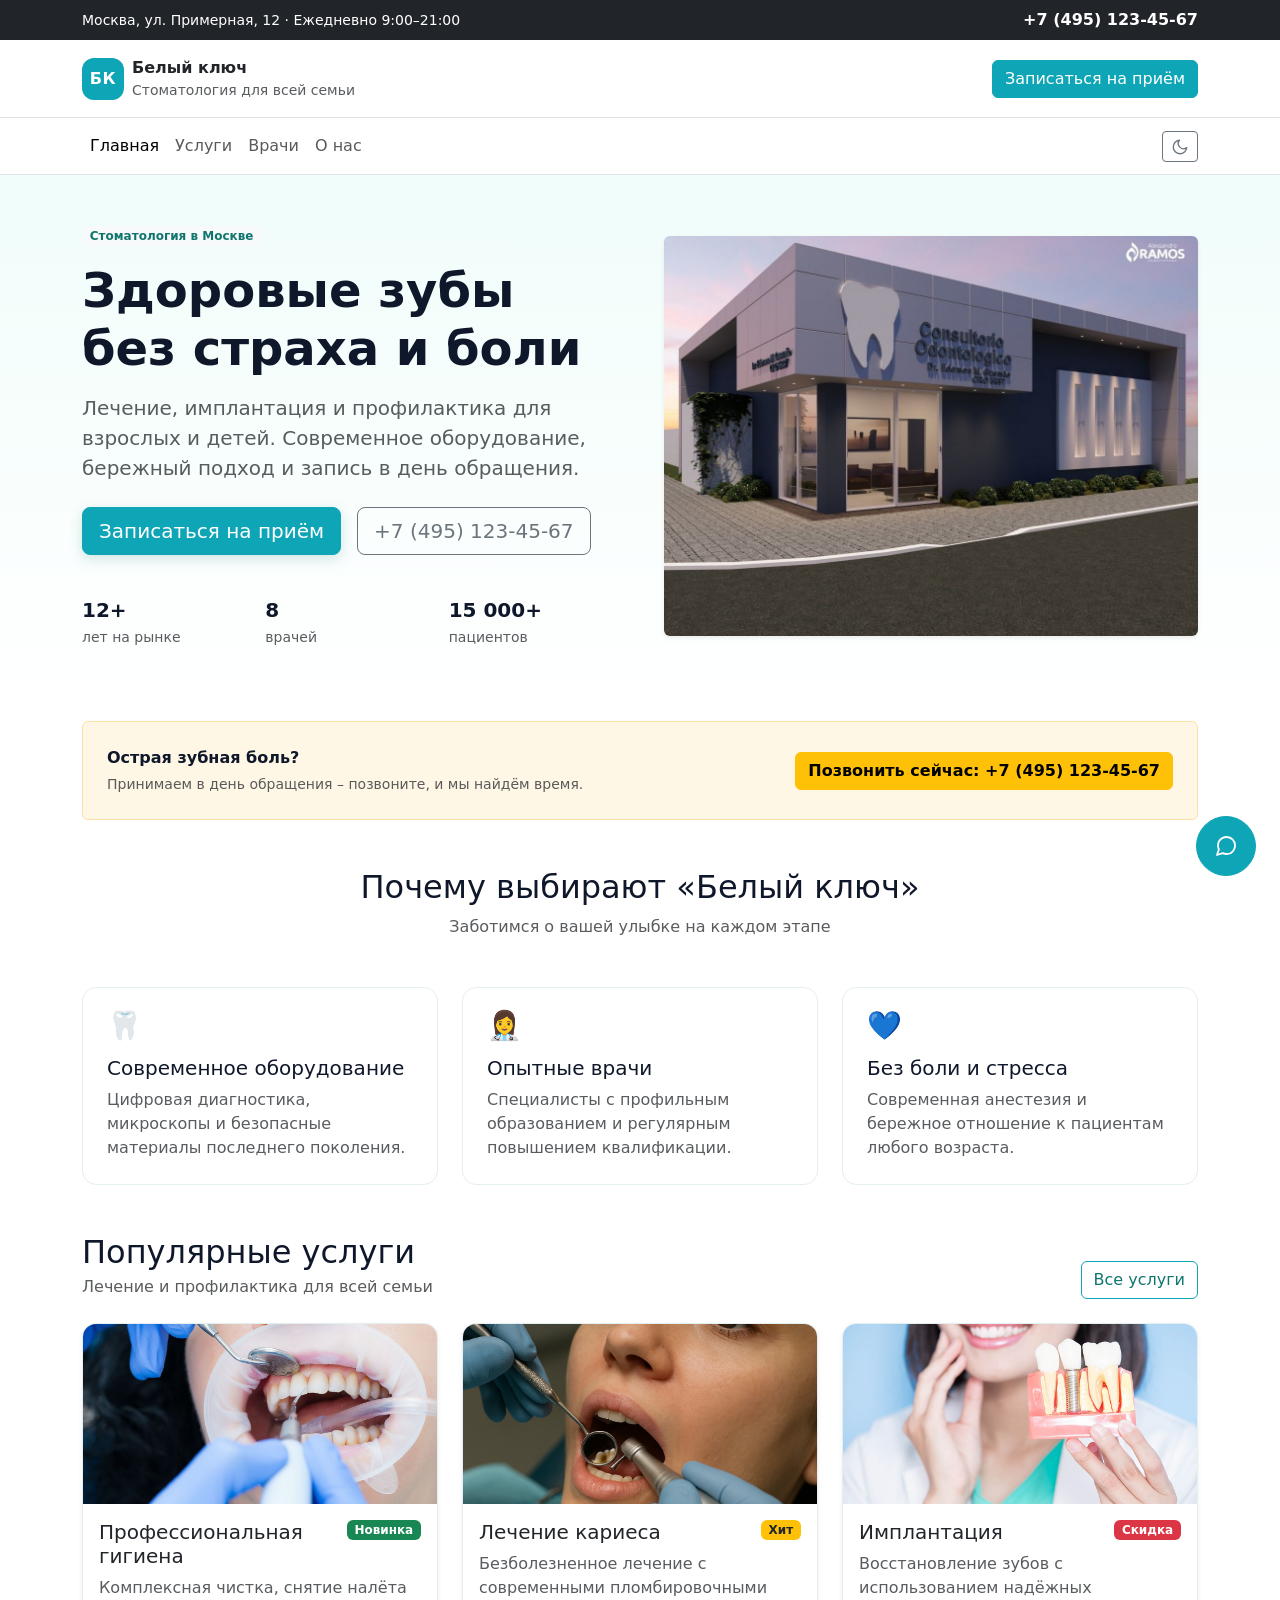
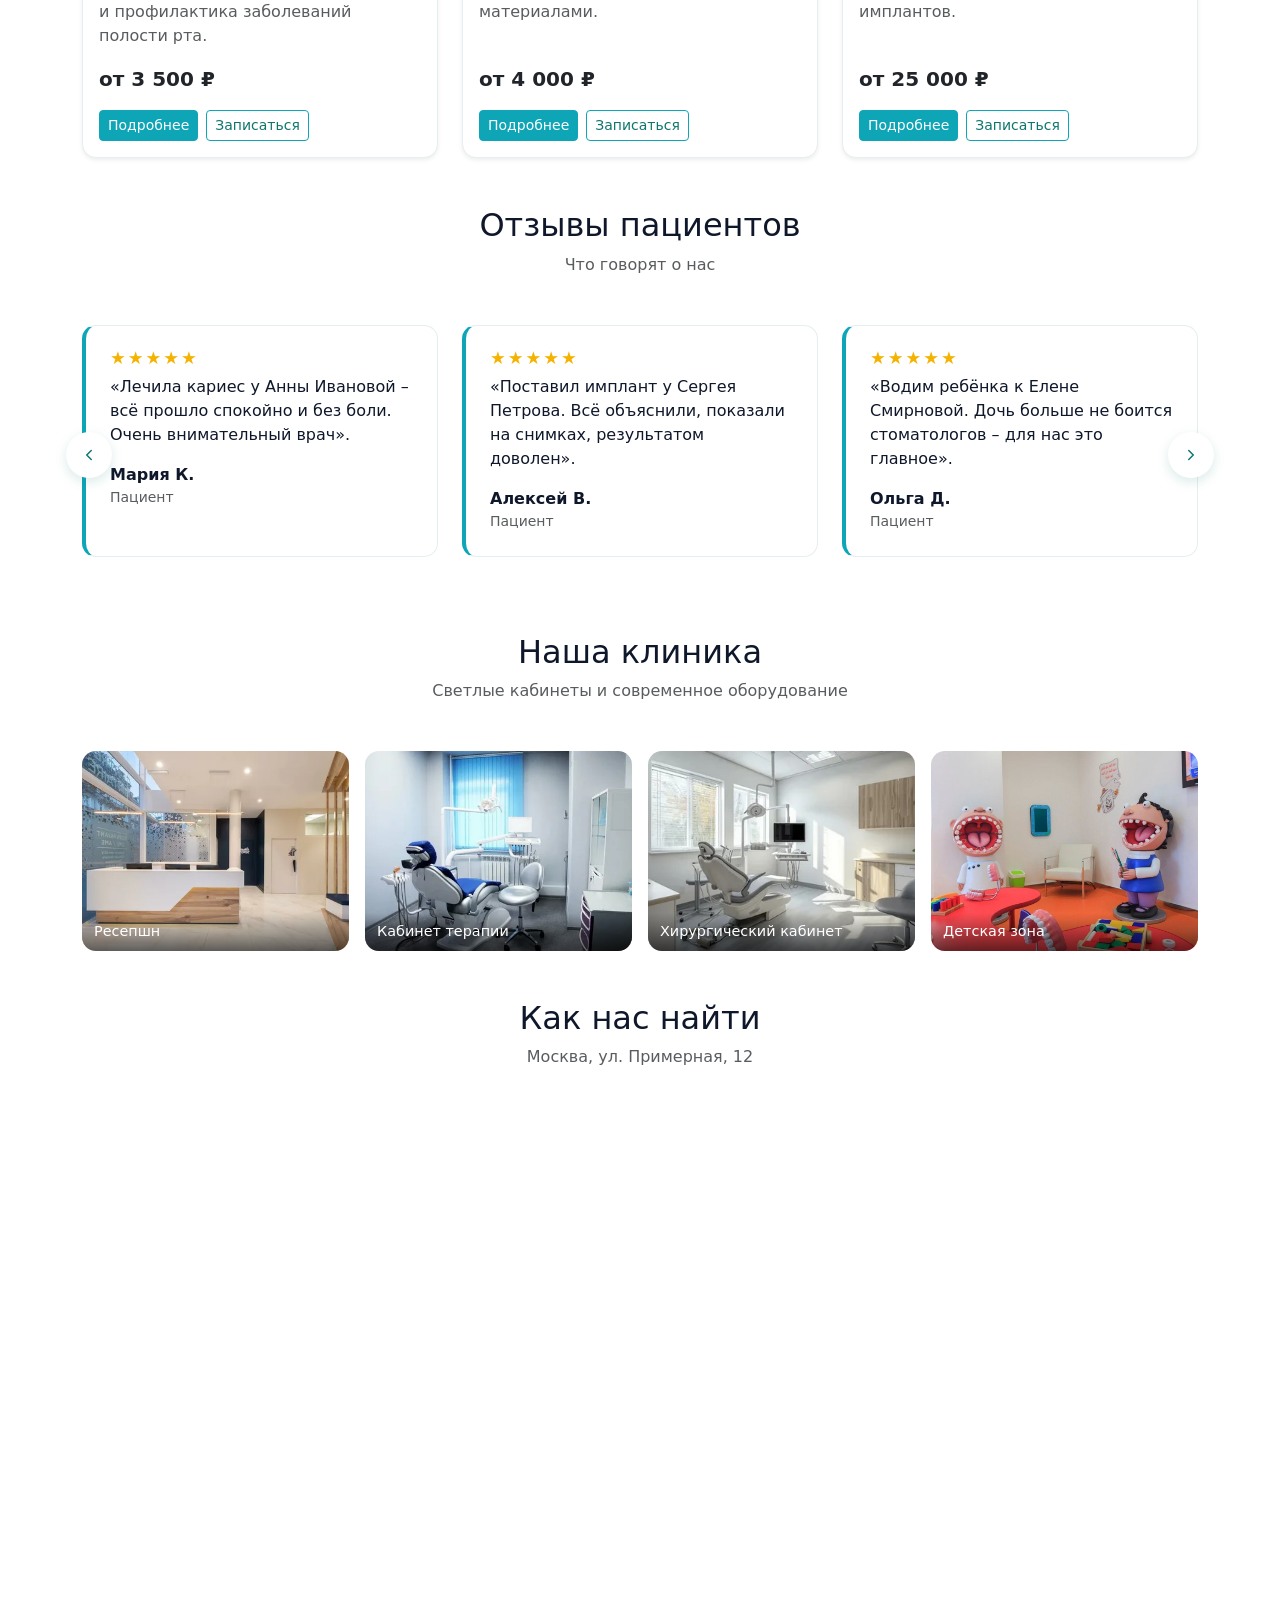
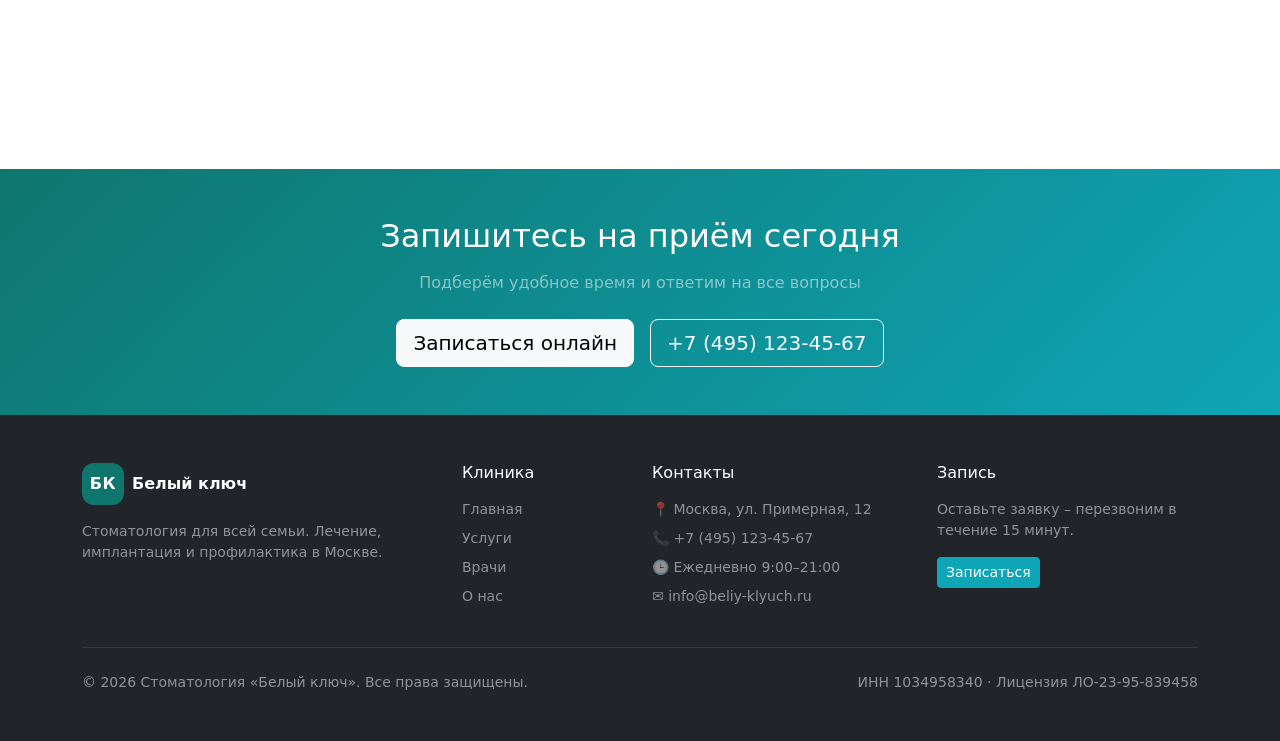
==== commit febb1a49: "5 доработок" ====
--- a/index.html
+++ b/index.html
@@ -5,6 +5,7 @@
   <meta name="viewport" content="width=device-width, initial-scale=1.0">
   <title>Стоматология «Белый ключ» – лечение, имплантация, гигиена</title>
   <meta name="description" content="Стоматология «Белый ключ»: лечение кариеса, имплантация, профессиональная гигиена и детская стоматология. Запись в день обращения.">
+  <script src="js/theme-init.js"></script>
   <link href="https://cdn.jsdelivr.net/npm/bootstrap@5.3.3/dist/css/bootstrap.min.css" rel="stylesheet">
   <link rel="stylesheet" href="css/custom.css">
 </head>
@@ -14,7 +15,9 @@
   <div class="topbar bg-dark text-white py-2 d-none d-md-block">
     <div class="container">
       <div class="row align-items-center">
-        <div class="col-md-6"><small>Москва, ул. Примерная, 12 · Ежедневно 9:00–21:00</small></div>
+        <div class="col-md-6">
+          <small>Москва, ул. Примерная, 12 · Ежедневно 9:00–21:00</small>
+        </div>
         <div class="col-md-6 text-md-end">
           <a href="tel:+74951234567" class="text-white text-decoration-none fw-semibold">+7 (495) 123-45-67</a>
         </div>
@@ -56,6 +59,7 @@
               aria-controls="mainNavbar" aria-expanded="false" aria-label="Переключить навигацию">
         <span class="navbar-toggler-icon"></span>
       </button>
+
       <div class="collapse navbar-collapse" id="mainNavbar">
         <ul class="navbar-nav me-auto">
           <li class="nav-item"><a class="nav-link active" aria-current="page" href="index.html">Главная</a></li>
@@ -63,20 +67,25 @@
           <li class="nav-item"><a class="nav-link" href="doctors.html">Врачи</a></li>
           <li class="nav-item"><a class="nav-link" href="about.html">О нас</a></li>
         </ul>
-        <a href="tel:+74951234567" class="btn btn-outline-clinic btn-sm d-lg-none mt-2">Позвонить: +7 (495) 123-45-67</a>
-      </div>
-      <!-- Переключатель темы -->
-      <div class="dropdown">
-        <button class="btn btn-outline-secondary btn-sm dropdown-toggle" type="button" 
-                id="themeDropdown" data-bs-toggle="dropdown" aria-expanded="false">
-          🌓 Тема
-        </button>
-        <ul class="dropdown-menu dropdown-menu-end" aria-labelledby="themeDropdown">
-          <li><button class="dropdown-item" type="button" data-set-theme="light">☀️ Светлая</button></li>
-          <li><button class="dropdown-item" type="button" data-set-theme="dark">🌙 Тёмная</button></li>
-          <li><button class="dropdown-item" type="button" data-set-theme="auto">💻 Как в системе</button></li>
-        </ul>
-      </div>
+        <a href="tel:+74951234567" class="btn btn-outline-clinic btn-sm d-lg-none mt-2">
+          Позвонить: +7 (495) 123-45-67
+        </a>
+      </div>
+
+      <button class="btn btn-outline-secondary btn-sm theme-toggle" type="button"
+              id="themeToggle" aria-label="Переключить тему">
+        <!-- Солнце (видно в тёмной теме) -->
+        <svg class="icon-sun" width="18" height="18" viewBox="0 0 24 24" fill="none" aria-hidden="true">
+          <circle cx="12" cy="12" r="4" stroke="currentColor" stroke-width="1.8"/>
+          <path d="M12 2v2M12 20v2M4.93 4.93l1.41 1.41M17.66 17.66l1.41 1.41M2 12h2M20 12h2M4.93 19.07l1.41-1.41M17.66 6.34l1.41-1.41"
+                stroke="currentColor" stroke-width="1.8" stroke-linecap="round"/>
+        </svg>
+        <!-- Луна (видно в светлой теме) -->
+        <svg class="icon-moon" width="18" height="18" viewBox="0 0 24 24" fill="none" aria-hidden="true">
+          <path d="M21 12.8A9 9 0 1 1 11.2 3a7 7 0 0 0 9.8 9.8z"
+                stroke="currentColor" stroke-width="1.8" stroke-linecap="round" stroke-linejoin="round"/>
+        </svg>
+      </button>
     </div>
   </nav>
 
@@ -94,16 +103,25 @@
               Современное оборудование, бережный подход и запись в день обращения.
             </p>
             <div class="d-flex gap-3 flex-wrap">
-              <button type="button" class="btn btn-clinic btn-lg"
+              <button type="button" class="btn btn-clinic btn-lg hero-cta"
                       data-bs-toggle="modal" data-bs-target="#feedbackModal">
                 Записаться на приём
               </button>
               <a href="tel:+74951234567" class="btn btn-outline-secondary btn-lg">+7 (495) 123-45-67</a>
             </div>
             <div class="row g-3 mt-4">
-              <div class="col-4"><div class="fw-bold fs-5">12+</div><small class="text-muted">лет на рынке</small></div>
-              <div class="col-4"><div class="fw-bold fs-5">8</div><small class="text-muted">врачей</small></div>
-              <div class="col-4"><div class="fw-bold fs-5">15 000+</div><small class="text-muted">пациентов</small></div>
+              <div class="col-4">
+                <div class="fw-bold fs-5 count" data-count="12" data-suffix="+">0</div>
+                <small class="text-muted">лет на рынке</small>
+              </div>
+              <div class="col-4">
+                <div class="fw-bold fs-5 count" data-count="8">0</div>
+                <small class="text-muted">врачей</small>
+              </div>
+              <div class="col-4">
+                <div class="fw-bold fs-5 count" data-count="15000" data-suffix="+">0</div>
+                <small class="text-muted">пациентов</small>
+              </div>
             </div>
           </div>
           <div class="col-12 col-lg-6">
@@ -134,21 +152,21 @@
       <h2 class="text-center mb-2">Почему выбирают «Белый ключ»</h2>
       <p class="text-center text-muted mb-5">Заботимся о вашей улыбке на каждом этапе</p>
       <div class="row g-4">
-        <div class="col-12 col-md-4">
+        <div class="col-12 col-md-4 reveal">
           <div class="feature-card p-4 h-100">
             <div class="feature-icon">🦷</div>
             <h3 class="h5 mt-3">Современное оборудование</h3>
             <p class="mb-0 text-muted">Цифровая диагностика, микроскопы и безопасные материалы последнего поколения.</p>
           </div>
         </div>
-        <div class="col-12 col-md-4">
+        <div class="col-12 col-md-4 reveal">
           <div class="feature-card p-4 h-100">
             <div class="feature-icon">👩‍⚕️</div>
             <h3 class="h5 mt-3">Опытные врачи</h3>
             <p class="mb-0 text-muted">Специалисты с профильным образованием и регулярным повышением квалификации.</p>
           </div>
         </div>
-        <div class="col-12 col-md-4">
+        <div class="col-12 col-md-4 reveal">
           <div class="feature-card p-4 h-100">
             <div class="feature-icon">💙</div>
             <h3 class="h5 mt-3">Без боли и стресса</h3>
@@ -169,10 +187,11 @@
       </div>
 
       <div class="row g-4">
-        <div class="col-12 col-md-6 col-lg-4">
+
+        <div class="col-12 col-md-6 col-lg-4 reveal">
           <div class="card service-card h-100 shadow-sm">
             <img src="images/service-hygiene.jpg" class="card-img-top" alt="Профессиональная гигиена"
-                onerror="this.style.display='none'">
+                 onerror="this.style.display='none'">
             <div class="card-body d-flex flex-column">
               <div class="d-flex justify-content-between align-items-start mb-2">
                 <h3 class="card-title h5 mb-0">Профессиональная гигиена</h3>
@@ -184,18 +203,16 @@
                 <a href="product.html" class="btn btn-clinic btn-sm">Подробнее</a>
                 <button type="button" class="btn btn-outline-clinic btn-sm"
                         data-bs-toggle="modal" data-bs-target="#feedbackModal"
-                        data-service="hygiene">
-                  Записаться
-                </button>
-              </div>
-            </div>
-          </div>
-        </div>
-
-        <div class="col-12 col-md-6 col-lg-4">
+                        data-service="hygiene">Записаться</button>
+              </div>
+            </div>
+          </div>
+        </div>
+
+        <div class="col-12 col-md-6 col-lg-4 reveal">
           <div class="card service-card h-100 shadow-sm">
             <img src="images/service-caries.jpg" class="card-img-top" alt="Лечение кариеса"
-                onerror="this.style.display='none'">
+                 onerror="this.style.display='none'">
             <div class="card-body d-flex flex-column">
               <div class="d-flex justify-content-between align-items-start mb-2">
                 <h3 class="card-title h5 mb-0">Лечение кариеса</h3>
@@ -207,18 +224,16 @@
                 <a href="product.html" class="btn btn-clinic btn-sm">Подробнее</a>
                 <button type="button" class="btn btn-outline-clinic btn-sm"
                         data-bs-toggle="modal" data-bs-target="#feedbackModal"
-                        data-service="caries">
-                  Записаться
-                </button>
-              </div>
-            </div>
-          </div>
-        </div>
-
-        <div class="col-12 col-md-6 col-lg-4">
+                        data-service="caries">Записаться</button>
+              </div>
+            </div>
+          </div>
+        </div>
+
+        <div class="col-12 col-md-6 col-lg-4 reveal">
           <div class="card service-card h-100 shadow-sm">
             <img src="images/service-implant.jpg" class="card-img-top" alt="Имплантация"
-                onerror="this.style.display='none'">
+                 onerror="this.style.display='none'">
             <div class="card-body d-flex flex-column">
               <div class="d-flex justify-content-between align-items-start mb-2">
                 <h3 class="card-title h5 mb-0">Имплантация</h3>
@@ -230,13 +245,12 @@
                 <a href="product.html" class="btn btn-clinic btn-sm">Подробнее</a>
                 <button type="button" class="btn btn-outline-clinic btn-sm"
                         data-bs-toggle="modal" data-bs-target="#feedbackModal"
-                        data-service="implant">
-                  Записаться
-                </button>
-              </div>
-            </div>
-          </div>
-        </div>
+                        data-service="implant">Записаться</button>
+              </div>
+            </div>
+          </div>
+        </div>
+
       </div>
     </section>
 
@@ -326,48 +340,49 @@
       </div>
     </section>
 
+    <!-- ГАЛЕРЕЯ КЛИНИКИ -->
     <section class="container my-5">
-    <h2 class="text-center mb-2">Наша клиника</h2>
-    <p class="text-center text-muted mb-5">Светлые кабинеты и современное оборудование</p>
-    <div class="row g-3">
+      <h2 class="text-center mb-2">Наша клиника</h2>
+      <p class="text-center text-muted mb-5">Светлые кабинеты и современное оборудование</p>
+      <div class="row g-3">
 
         <div class="col-6 col-lg-3">
-        <div class="gallery-item">
+          <div class="gallery-item">
             <img src="images/gallery-reception.jpg" alt="Ресепшн клиники «Белый ключ»"
-                class="gallery-img"
-                onerror="this.style.display='none'; this.parentElement.classList.add('gallery-empty');">
+                 class="gallery-img"
+                 onerror="this.style.display='none'; this.parentElement.classList.add('gallery-empty');">
             <span class="gallery-label">Ресепшн</span>
-        </div>
+          </div>
         </div>
 
         <div class="col-6 col-lg-3">
-        <div class="gallery-item">
+          <div class="gallery-item">
             <img src="images/gallery-therapy.jpg" alt="Кабинет терапии"
-                class="gallery-img"
-                onerror="this.style.display='none'; this.parentElement.classList.add('gallery-empty');">
+                 class="gallery-img"
+                 onerror="this.style.display='none'; this.parentElement.classList.add('gallery-empty');">
             <span class="gallery-label">Кабинет терапии</span>
-        </div>
+          </div>
         </div>
 
         <div class="col-6 col-lg-3">
-        <div class="gallery-item">
+          <div class="gallery-item">
             <img src="images/gallery-surgery.jpg" alt="Хирургический кабинет"
-                class="gallery-img"
-                onerror="this.style.display='none'; this.parentElement.classList.add('gallery-empty');">
+                 class="gallery-img"
+                 onerror="this.style.display='none'; this.parentElement.classList.add('gallery-empty');">
             <span class="gallery-label">Хирургический кабинет</span>
-        </div>
+          </div>
         </div>
 
         <div class="col-6 col-lg-3">
-        <div class="gallery-item">
+          <div class="gallery-item">
             <img src="images/gallery-kids.jpg" alt="Детская зона"
-                class="gallery-img"
-                onerror="this.style.display='none'; this.parentElement.classList.add('gallery-empty');">
+                 class="gallery-img"
+                 onerror="this.style.display='none'; this.parentElement.classList.add('gallery-empty');">
             <span class="gallery-label">Детская зона</span>
-        </div>
-        </div>
-
-    </div>
+          </div>
+        </div>
+
+      </div>
     </section>
 
     <!-- ЯНДЕКС КАРТА -->
@@ -424,10 +439,10 @@
         <div class="col-6 col-md-3">
           <h4 class="h6 text-white mb-3">Контакты</h4>
           <ul class="list-unstyled small">
-            <li class="mb-2">📍Москва, ул. Примерная, 12</li>
-            <li class="mb-2"><a href="tel:+74951234567" class="text-white-50 text-decoration-none">📞+7 (495) 123-45-67</a></li>
-            <li class="mb-2">🕒Ежедневно 9:00–21:00</li>
-            <li class="mb-2">✉️info@beliy-klyuch.ru</li>
+            <li class="mb-2">📍 Москва, ул. Примерная, 12</li>
+            <li class="mb-2">📞 +7 (495) 123-45-67</a></li>
+            <li class="mb-2">🕒 Ежедневно 9:00–21:00</li>
+            <li class="mb-2">✉️ info@beliy-klyuch.ru</li>
           </ul>
         </div>
         <div class="col-12 col-md-3">
@@ -439,7 +454,9 @@
           </button>
         </div>
       </div>
+
       <hr class="border-secondary my-4">
+
       <div class="d-flex flex-column flex-md-row justify-content-between small">
         <span>© 2026 Стоматология «Белый ключ». Все права защищены.</span>
         <span>ИНН 1034958340 · Лицензия ЛО-23-95-839458</span>
@@ -447,45 +464,8 @@
     </div>
   </footer>
 
-  <script src="https://cdn.jsdelivr.net/npm/bootstrap@5.3.3/dist/js/bootstrap.bundle.min.js"></script>
-  <script>
-    (function () {
-      const html = document.documentElement;
-      const STORAGE_KEY = 'beliy-klyuch-theme';
-
-      // 1. Применяем тему при загрузке страницы
-      function applyTheme(theme) {
-        if (theme === 'auto') {
-          const systemDark = window.matchMedia('(prefers-color-scheme: dark)').matches;
-          html.setAttribute('data-bs-theme', systemDark ? 'dark' : 'light');
-        } else {
-          html.setAttribute('data-bs-theme', theme);
-        }
-      }
-
-      // Считываем сохранённое значение или ставим 'auto'
-      const savedTheme = localStorage.getItem(STORAGE_KEY) || 'auto';
-      applyTheme(savedTheme);
-
-      // 2. Обработчик для кнопок переключения
-      document.querySelectorAll('[data-set-theme]').forEach(btn => {
-        btn.addEventListener('click', () => {
-          const theme = btn.dataset.setTheme;
-          localStorage.setItem(STORAGE_KEY, theme);
-          applyTheme(theme);
-        });
-      });
-
-      // 3. Слушаем изменение системной темы (если выбран 'auto')
-      window.matchMedia('(prefers-color-scheme: dark)').addEventListener('change', () => {
-        if ((localStorage.getItem(STORAGE_KEY) || 'auto') === 'auto') {
-          applyTheme('auto');
-        }
-      });
-    })();
-  </script>
-  <!-- Кнопка чата -->
-  <button class="btn btn-clinic rounded-circle position-fixed bottom-0 end-0 m-4 shadow chat-toggle"
+  <!-- КНОПКА ЧАТА -->
+  <button class="btn btn-clinic rounded-circle position-fixed bottom-0 end-0 m-4 chat-toggle"
           type="button"
           data-bs-toggle="offcanvas"
           data-bs-target="#chatPanel"
@@ -497,11 +477,8 @@
     </svg>
   </button>
 
-  <!-- Панель чата -->
-  <div class="offcanvas offcanvas-end chat-panel"
-      tabindex="-1"
-      id="chatPanel"
-      aria-labelledby="chatPanelLabel">
+  <!-- ПАНЕЛЬ ЧАТА -->
+  <div class="offcanvas offcanvas-end chat-panel" tabindex="-1" id="chatPanel" aria-labelledby="chatPanelLabel">
     <div class="offcanvas-header border-bottom">
       <div class="d-flex align-items-center gap-2">
         <span class="chat-avatar">К</span>
@@ -514,7 +491,6 @@
     </div>
 
     <div class="offcanvas-body d-flex flex-column p-0">
-      <!-- История сообщений -->
       <div class="flex-grow-1 p-3 chat-messages" id="chatMessages">
         <div class="chat-msg chat-msg-bot mb-3">
           <div class="chat-bubble">Здравствуйте! Чем могу помочь?</div>
@@ -524,15 +500,10 @@
         </div>
       </div>
 
-      <!-- Поле ввода -->
       <div class="border-top p-3">
         <form id="chatForm" class="input-group">
-          <input type="text"
-                class="form-control"
-                id="chatInput"
-                placeholder="Напишите сообщение..."
-                autocomplete="off"
-                required>
+          <input type="text" class="form-control" id="chatInput"
+                 placeholder="Напишите сообщение..." autocomplete="off" required>
           <button class="btn btn-clinic" type="submit" aria-label="Отправить">
             <svg width="18" height="18" viewBox="0 0 24 24" fill="none" aria-hidden="true">
               <path d="M22 2L11 13M22 2l-7 20-4-9-9-4 20-7z"
@@ -544,50 +515,8 @@
       </div>
     </div>
   </div>
-  <script>
-    (function () {
-      const form = document.getElementById('chatForm');
-      const input = document.getElementById('chatInput');
-      const messages = document.getElementById('chatMessages');
-      if (!form || !input || !messages) return;
-
-      const replies = [
-        'Спасибо! Уточню у администратора и вернусь с ответом.',
-        'Могу записать вас на приём. Удобно сегодня или завтра?',
-        'По ценам сориентирую: консультация – бесплатно, точная стоимость – после осмотра.',
-        'Если острая боль – позвоните нам: +7 (495) 123-45-67, примем в день обращения.'
-      ];
-
-      let i = 0;
-
-      function addMessage(text, who) {
-        const wrap = document.createElement('div');
-        wrap.className = 'chat-msg mb-3 ' + (who === 'user' ? 'chat-msg-user' : 'chat-msg-bot');
-        const bubble = document.createElement('div');
-        bubble.className = 'chat-bubble';
-        bubble.textContent = text;
-        wrap.appendChild(bubble);
-        messages.appendChild(wrap);
-        messages.scrollTop = messages.scrollHeight;
-      }
-
-      form.addEventListener('submit', function (e) {
-        e.preventDefault();
-        const text = input.value.trim();
-        if (!text) return;
-
-        addMessage(text, 'user');
-        input.value = '';
-
-        // Имитация ответа через 800 мс
-        setTimeout(function () {
-          addMessage(replies[i % replies.length], 'bot');
-          i++;
-        }, 800);
-      });
-    })();
-  </script>
-  <!-- Модальная форма обратной связи -->
+
+  <!-- МОДАЛЬНАЯ ФОРМА -->
   <div class="modal fade" id="feedbackModal" tabindex="-1" aria-labelledby="feedbackModalLabel" aria-hidden="true">
     <div class="modal-dialog modal-dialog-centered modal-lg">
       <div class="modal-content">
@@ -666,84 +595,12 @@
       </div>
     </div>
   </div>
-  <script>
-    (function () {
-      const form = document.getElementById('feedbackForm');
-      if (!form) return;
-
-      form.addEventListener('submit', function (e) {
-        e.preventDefault();
-
-        // Закрываем модалку
-        const modalEl = document.getElementById('feedbackModal');
-        const modal = bootstrap.Modal.getInstance(modalEl);
-        if (modal) modal.hide();
-
-        // Показываем подтверждение
-        const toast = document.createElement('div');
-        toast.className = 'toast align-items-center text-bg-success border-0 position-fixed bottom-0 start-50 translate-middle-x mb-4';
-        toast.setAttribute('role', 'alert');
-        toast.innerHTML = `
-          <div class="d-flex">
-            <div class="toast-body">Спасибо! Заявка отправлена – перезвоним в течение 15 минут.</div>
-            <button type="button" class="btn-close btn-close-white me-2 m-auto" data-bs-dismiss="toast" aria-label="Закрыть"></button>
-          </div>`;
-        document.body.appendChild(toast);
-
-        const bsToast = new bootstrap.Toast(toast, { delay: 4000 });
-        bsToast.show();
-        toast.addEventListener('hidden.bs.toast', () => toast.remove());
-
-        // Сброс формы
-        form.reset();
-      });
-    })();
-  </script>
-  <script>
-    (function () {
-      const modal = document.getElementById('feedbackModal');
-      if (!modal) return;
-
-      modal.addEventListener('show.bs.modal', function (event) {
-        const button = event.relatedTarget;
-        if (!button) return;
-
-        const service = button.getAttribute('data-service');
-        const doctor = button.getAttribute('data-doctor');
-
-        if (service) {
-          const select = modal.querySelector('#order-service');
-          const opt = select?.querySelector(`option[value="${service}"]`);
-          if (opt) opt.selected = true;
-        }
-
-        if (doctor) {
-          const select = modal.querySelector('#order-doctor');
-          const opt = select?.querySelector(`option[value="${doctor}"]`);
-          if (opt) opt.selected = true;
-        }
-      });
-
-      // Обработка «отправки»
-      const form = document.getElementById('orderForm');
-      if (form) {
-        form.addEventListener('submit', function (e) {
-          e.preventDefault();
-          const instance = bootstrap.Modal.getInstance(modal);
-          if (instance) instance.hide();
-          form.reset();
-
-          const toast = document.createElement('div');
-          toast.className = 'toast align-items-center text-bg-success border-0 position-fixed bottom-0 start-50 translate-middle-x mb-4';
-          toast.setAttribute('role', 'alert');
-          toast.innerHTML = '<div class="d-flex"><div class="toast-body">Спасибо! Заявка отправлена – перезвоним в течение 15 минут.</div><button type="button" class="btn-close btn-close-white me-2 m-auto" data-bs-dismiss="toast"></button></div>';
-          document.body.appendChild(toast);
-          const bsToast = new bootstrap.Toast(toast, { delay: 4000 });
-          bsToast.show();
-          toast.addEventListener('hidden.bs.toast', () => toast.remove());
-        });
-      }
-    })();
-  </script>
+  <script src="https://cdn.jsdelivr.net/npm/bootstrap@5.3.3/dist/js/bootstrap.bundle.min.js"></script>
+  <script src="js/main.js"></script>
+  <script src="js/theme.js"></script>
+  <script src="js/chat.js"></script>
+  <script src="js/feedback-modal.js"></script>
+  <script src="js/reveal.js"></script>
+  <script src="js/counters.js"></script>
 </body>
 </html>
--- a/css/custom.css
+++ b/css/custom.css
@@ -3,6 +3,7 @@
    Палитра, компоненты, карточки, врачи, карусель, галерея
    ========================================================= */
 
+/* ---------- Переменные ---------- */
 :root {
   --clinic: #0ea5b7;
   --clinic-dark: #0f766e;
@@ -58,7 +59,45 @@
 
 /* ---------- Hero ---------- */
 .hero-section {
-  background: linear-gradient(180deg, var(--clinic-light) 0%, #ffffff 100%);
+  position: relative;
+  background-color: var(--clinic-light);
+  transition: background-color .6s ease;
+}
+
+.hero-section::before,
+.hero-section::after {
+  content: "";
+  position: absolute;
+  inset: 0;
+  pointer-events: none;
+  transition: opacity .6s ease;
+  z-index: 0;
+}
+
+.hero-section::before {
+  background: linear-gradient(180deg, transparent 0%, #ffffff 100%);
+  opacity: 1;
+}
+
+.hero-section::after {
+  background: linear-gradient(180deg, #16282b 0%, transparent 100%);
+  opacity: 0;
+}
+
+.hero-section > .container {
+  position: relative;
+  z-index: 1;
+}
+
+/* Тёмная тема */
+[data-bs-theme="dark"] .hero-section {
+  background-color: var(--bs-body-bg);
+}
+[data-bs-theme="dark"] .hero-section::before {
+  opacity: 0;
+}
+[data-bs-theme="dark"] .hero-section::after {
+  opacity: 1;
 }
 
 .hero-img {
@@ -116,7 +155,7 @@
   font-size: .9rem;
 }
 
-/* ---------- Врачи: фото строго 110×110 ---------- */
+/* ---------- Врачи: фото 110×110 ---------- */
 .doctor-card {
   overflow: hidden;
 }
@@ -136,7 +175,6 @@
   box-shadow: 0 4px 12px rgba(15, 118, 110, .12);
 }
 
-/* Вариант с обёрткой (если используется) */
 .doctor-photo-wrap {
   width: 110px;
   height: 110px;
@@ -177,7 +215,6 @@
   flex-direction: column;
 }
 
-/* Фиксируем высоту слайдов, чтобы страница не прыгала */
 #reviewsCarousel .carousel-item {
   min-height: 260px;
 }
@@ -188,97 +225,11 @@
   }
 }
 
-/* Стрелки карусели отзывов */
-.review-control {
-  width: 40px;
-  opacity: 1;
-}
-.review-control .carousel-control-prev-icon,
-.review-control .carousel-control-next-icon {
-  filter: invert(1) grayscale(1);
-  background-color: var(--clinic);
-  border-radius: 50%;
-  padding: 18px;
-}
-
-/* ---------- Галерея клиники ---------- */
-.gallery-item {
-  position: relative;
-  overflow: hidden;
-  border-radius: 14px;
-  background: #e9f7f9;
-  min-height: 200px;
-}
-
-.gallery-img {
-  width: 100%;
-  height: 200px;
-  object-fit: cover;
-  display: block;
-}
-
-.gallery-label {
-  position: absolute;
-  left: 0;
-  right: 0;
-  bottom: 0;
-  padding: .5rem .75rem;
-  background: linear-gradient(transparent, rgba(0, 0, 0, .6));
-  color: #fff;
-  font-size: .9rem;
-}
-
-.gallery-empty {
-  display: flex;
-  align-items: center;
-  justify-content: center;
-  border: 1px dashed #b6e3e9;
-}
-.gallery-empty .gallery-label {
-  position: static;
-  background: none;
-  color: #6c8a8f;
-}
-
-/* ---------- CTA ---------- */
-.cta-section {
-  background: linear-gradient(135deg, var(--clinic-dark) 0%, var(--clinic) 100%);
-}
-
-/* ---------- Страница услуги ---------- */
-.placeholder-image {
-  min-height: 320px;
-}
-
-.product-img {
-  max-height: 420px;
-  object-fit: cover;
-}
-
-/* Аккуратные таблицы */
-.table th {
-  width: 30%;
-  font-weight: 600;
-}
-
-/* ---------- Мобильные мелочи ---------- */
-@media (max-width: 575.98px) {
-  .display-5 { font-size: 2rem; }
-  .placeholder-box { min-height: 220px; }
-}
-
-.review-btn-side {
-  position: absolute;
-  top: 50%;
-  transform: translateY(-50%);
-  z-index: 5;
-  box-shadow: 0 4px 12px rgba(15, 118, 110, .15);
-}
-.review-btn-prev { left: -16px; }
-.review-btn-next { right: -16px; }
-
-@media (max-width: 767.98px) {
-  .review-btn-side { display: none; } /* на мобильном прячем, листание свайпом/точками */
+.review-stars {
+  color: #f5b301;
+  font-size: 1.1rem;
+  letter-spacing: 2px;
+  line-height: 1;
 }
 
 .review-btn {
@@ -295,7 +246,6 @@
   box-shadow: 0 6px 18px rgba(15, 118, 110, .15);
   transition: background .18s ease, color .18s ease, transform .12s ease, box-shadow .18s ease;
 }
-
 .review-btn:hover,
 .review-btn:focus-visible {
   background: var(--clinic);
@@ -303,12 +253,229 @@
   box-shadow: 0 8px 22px rgba(15, 118, 110, .28);
   outline: none;
 }
-
 .review-btn:active {
   transform: scale(.94);
 }
 
-/* === Тёмная тема: принудительные исправления === */
+.review-btn-side {
+  position: absolute;
+  top: 50%;
+  transform: translateY(-50%);
+  z-index: 5;
+  box-shadow: 0 4px 12px rgba(15, 118, 110, .15);
+}
+.review-btn-prev { left: -16px; }
+.review-btn-next { right: -16px; }
+
+@media (max-width: 767.98px) {
+  .review-btn-side { display: none; }
+}
+
+.review-control {
+  width: 40px;
+  opacity: 1;
+}
+.review-control .carousel-control-prev-icon,
+.review-control .carousel-control-next-icon {
+  filter: invert(1) grayscale(1);
+  background-color: var(--clinic);
+  border-radius: 50%;
+  padding: 18px;
+}
+
+/* ---------- Галерея клиники ---------- */
+.gallery-item {
+  position: relative;
+  overflow: hidden;
+  border-radius: 14px;
+  background: #e9f7f9;
+  min-height: 200px;
+}
+
+.gallery-img {
+  width: 100%;
+  height: 200px;
+  object-fit: cover;
+  display: block;
+}
+
+.gallery-label {
+  position: absolute;
+  left: 0;
+  right: 0;
+  bottom: 0;
+  padding: .5rem .75rem;
+  background: linear-gradient(transparent, rgba(0, 0, 0, .6));
+  color: #fff;
+  font-size: .9rem;
+}
+
+.gallery-empty {
+  display: flex;
+  align-items: center;
+  justify-content: center;
+  border: 1px dashed #b6e3e9;
+}
+.gallery-empty .gallery-label {
+  position: static;
+  background: none;
+  color: #6c8a8f;
+}
+
+/* ---------- CTA ---------- */
+.cta-section {
+  background: linear-gradient(135deg, var(--clinic-dark) 0%, var(--clinic) 100%);
+}
+
+/* ---------- Страница услуги ---------- */
+.placeholder-image {
+  min-height: 320px;
+}
+
+.product-img {
+  max-height: 420px;
+  object-fit: cover;
+}
+
+.table th {
+  width: 30%;
+  font-weight: 600;
+}
+
+/* ---------- Мобильные мелочи ---------- */
+@media (max-width: 575.98px) {
+  .display-5 { font-size: 2rem; }
+  .placeholder-box { min-height: 220px; }
+}
+
+/* ---------- Врачи: точки карусели ---------- */
+.doctors-controls .carousel-indicators {
+  position: static;
+  margin: 0;
+  display: flex;
+  gap: .4rem;
+}
+.doctors-controls .carousel-indicators [data-bs-target] {
+  width: 10px;
+  height: 10px;
+  border-radius: 50%;
+  background-color: #c9dfe3;
+  border: 0;
+  opacity: 1;
+  transition: background .15s ease, transform .15s ease;
+}
+.doctors-controls .carousel-indicators .active {
+  background-color: var(--clinic);
+  transform: scale(1.2);
+}
+
+/* ---------- Шаги / числа ---------- */
+.feature-step {
+  width: 36px;
+  height: 36px;
+  border-radius: 50%;
+  background: var(--clinic-light);
+  color: var(--clinic-dark);
+  display: inline-flex;
+  align-items: center;
+  justify-content: center;
+  font-weight: 700;
+  font-size: .9rem;
+}
+
+/* ---------- Виджет чата ---------- */
+.chat-toggle {
+  width: 60px;
+  height: 60px;
+  display: inline-flex;
+  align-items: center;
+  justify-content: center;
+  z-index: 1050;
+  padding: 0;
+}
+
+.chat-panel {
+  width: 380px !important;
+  z-index: 1060;
+}
+
+.chat-avatar {
+  width: 38px;
+  height: 38px;
+  border-radius: 50%;
+  background: var(--clinic);
+  color: #fff;
+  display: inline-flex;
+  align-items: center;
+  justify-content: center;
+  font-weight: 700;
+}
+
+.chat-messages {
+  overflow-y: auto;
+  max-height: calc(100vh - 180px);
+}
+
+.chat-msg { display: flex; }
+.chat-msg-user { justify-content: flex-end; }
+
+.chat-bubble {
+  max-width: 80%;
+  padding: .55rem .8rem;
+  border-radius: 14px;
+  font-size: .92rem;
+  line-height: 1.4;
+}
+
+.chat-msg-bot .chat-bubble {
+  background: var(--bs-secondary-bg);
+  color: var(--bs-body-color);
+  border-top-left-radius: 4px;
+}
+
+.chat-msg-user .chat-bubble {
+  background: var(--clinic);
+  color: #fff;
+  border-top-right-radius: 4px;
+}
+
+@media (max-width: 575.98px) {
+  .chat-panel { width: 100% !important; }
+  .chat-toggle { width: 54px; height: 54px; margin: 1rem !important; }
+}
+
+/* ---------- Анимация появления ---------- */
+.reveal {
+  opacity: 0;
+  transform: translateY(24px);
+  transition: opacity .6s ease, transform .6s ease;
+  will-change: opacity, transform;
+}
+.reveal.is-visible {
+  opacity: 1;
+  transform: translateY(0);
+}
+.reveal-delay-1 { transition-delay: .1s; }
+.reveal-delay-2 { transition-delay: .2s; }
+.reveal-delay-3 { transition-delay: .3s; }
+
+@media (prefers-reduced-motion: reduce) {
+  .reveal {
+    opacity: 1;
+    transform: none;
+    transition: none;
+  }
+}
+
+.count {
+  font-variant-numeric: tabular-nums;
+  min-height: 1em;
+}
+
+/* =========================================================
+   ТЁМНАЯ ТЕМА
+   ========================================================= */
+
 [data-bs-theme="dark"] header,
 [data-bs-theme="dark"] nav.navbar {
   background-color: var(--bs-body-bg) !important;
@@ -318,43 +485,26 @@
 [data-bs-theme="dark"] .doctor-card,
 [data-bs-theme="dark"] .feature-card,
 [data-bs-theme="dark"] .review-card,
-[data-bs-theme="dark"] .service-card {
+[data-bs-theme="dark"] .service-card,
+[data-bs-theme="dark"] .card,
+[data-bs-theme="dark"] .modal-content,
+[data-bs-theme="dark"] .offcanvas {
   background-color: var(--bs-body-bg) !important;
   border-color: var(--bs-border-color) !important;
+  color: var(--bs-body-color) !important;
 }
 
 [data-bs-theme="dark"] .bg-light,
-[data-bs-theme="dark"] .bg-white {
+[data-bs-theme="dark"] .bg-white,
+[data-bs-theme="dark"] .bg-body-tertiary {
   background-color: var(--bs-body-bg) !important;
-}
-
-[data-bs-theme="dark"] .text-dark,
-[data-bs-theme="dark"] .text-black {
-  color: var(--bs-body-color) !important;
-}
-
-/* Hero и любые блоки с картинкой здания */
-[data-bs-theme="dark"] .hero-section {
-  background: linear-gradient(180deg, #16282b 0%, var(--bs-body-bg) 100%) !important;
-}
-
-[data-bs-theme="dark"] .hero-img {
-  filter: brightness(.85);
-}
-
-[data-bs-theme="dark"] .placeholder-box,
-[data-bs-theme="dark"] .placeholder-image,
-[data-bs-theme="dark"] .gallery-item,
-[data-bs-theme="dark"] .card-img-placeholder {
-  background-color: var(--bs-secondary-bg) !important;
-  border-color: var(--bs-border-color) !important;
-  color: var(--bs-secondary-color) !important;
 }
 
 [data-bs-theme="dark"] .text-dark,
 [data-bs-theme="dark"] .text-black,
-[data-bs-theme="dark"] .text-black-50 {
-  color: var(--bs-body-color) !important;
+[data-bs-theme="dark"] .text-black-50,
+[data-bs-theme="dark"] .text-muted {
+  color: var(--bs-secondary-color) !important;
 }
 
 [data-bs-theme="dark"] body,
@@ -372,33 +522,8 @@
   color: var(--bs-body-color);
 }
 
-/* === Тёмная тема: финальная страховка === */
-[data-bs-theme="dark"] .bg-white,
-[data-bs-theme="dark"] .bg-light,
-[data-bs-theme="dark"] .bg-body-tertiary {
-  background-color: var(--bs-body-bg) !important;
-}
-
-[data-bs-theme="dark"] .card,
-[data-bs-theme="dark"] .doctor-card,
-[data-bs-theme="dark"] .feature-card,
-[data-bs-theme="dark"] .review-card,
-[data-bs-theme="dark"] .service-card,
-[data-bs-theme="dark"] .modal-content,
-[data-bs-theme="dark"] .offcanvas {
-  background-color: var(--bs-body-bg) !important;
-  color: var(--bs-body-color) !important;
-  border-color: var(--bs-border-color) !important;
-}
-
-[data-bs-theme="dark"] .text-dark,
-[data-bs-theme="dark"] .text-black,
-[data-bs-theme="dark"] .text-muted {
-  color: var(--bs-secondary-color) !important;
-}
-
-[data-bs-theme="dark"] .hero-section {
-  background: linear-gradient(180deg, #16282b 0%, var(--bs-body-bg) 100%) !important;
+[data-bs-theme="dark"] .hero-img {
+  filter: brightness(.85);
 }
 
 [data-bs-theme="dark"] .placeholder-box,
@@ -415,11 +540,9 @@
   border-color: #4a3f2a !important;
   color: var(--bs-body-color) !important;
 }
-
 [data-bs-theme="dark"] .urgent-bar .text-muted {
   color: var(--bs-secondary-color) !important;
 }
-
 [data-bs-theme="dark"] .urgent-bar .btn-warning {
   color: #1a1a1a;
 }
@@ -436,32 +559,9 @@
   box-shadow: 0 4px 14px rgba(0, 0, 0, .35) !important;
 }
 
-.doctors-controls .carousel-indicators {
-  position: static;
-  margin: 0;
-  display: flex;
-  gap: .4rem;
-}
-
-.doctors-controls .carousel-indicators [data-bs-target] {
-  width: 10px;
-  height: 10px;
-  border-radius: 50%;
-  background-color: #c9dfe3;
-  border: 0;
-  opacity: 1;
-  transition: background .15s ease, transform .15s ease;
-}
-
-.doctors-controls .carousel-indicators .active {
-  background-color: var(--clinic);
-  transform: scale(1.2);
-}
-
 [data-bs-theme="dark"] .doctors-controls .carousel-indicators [data-bs-target] {
   background-color: #3a4247;
 }
-
 [data-bs-theme="dark"] .doctors-controls .carousel-indicators .active {
   background-color: var(--clinic);
 }
@@ -472,213 +572,157 @@
   border: 1px solid var(--bs-border-color) !important;
   box-shadow: none !important;
 }
-
 [data-bs-theme="dark"] .review-btn:hover,
 [data-bs-theme="dark"] .review-btn:focus-visible {
   background-color: var(--clinic) !important;
   color: #fff !important;
 }
 
+[data-bs-theme="dark"] .review-stars {
+  color: #ffc93c;
+}
+
+[data-bs-theme="dark"] .chat-msg-bot .chat-bubble {
+  background: #2c3034;
+}
+
+[data-bs-theme="dark"] .feature-step {
+  background: #2c3034;
+  color: var(--clinic);
+}
+
 [data-bs-theme="dark"] .ratio iframe,
 [data-bs-theme="dark"] iframe[src*="yandex"] {
   filter: brightness(.92) contrast(1.03);
 }
 
-/* ===== Виджет чата ===== */
+/* =========================================================
+   ПЛАВНЫЙ ПЕРЕХОД ТЕМЫ
+   ========================================================= */
+
+html,
+body,
+header,
+nav.navbar,
+footer,
+main,
+section,
+.card,
+.card-body,
+.card-header,
+.card-footer,
+.feature-card,
+.review-card,
+.service-card,
+.doctor-card,
+.modal-content,
+.modal-header,
+.modal-footer,
+.offcanvas,
+.offcanvas-header,
+.offcanvas-body,
+.dropdown-menu,
+.alert,
+.urgent-bar,
+.hero-section,
+.table,
+.table > :not(caption) > * > *,
+.accordion,
+.accordion-item,
+.accordion-button,
+.accordion-body,
+.breadcrumb,
+.breadcrumb-item,
+.form-control,
+.form-select,
+.input-group-text,
+.list-group-item,
+.bg-body,
+.bg-body-tertiary,
+.bg-dark,
+.bg-white,
+.bg-light,
+.placeholder-box,
+.placeholder-image,
+.gallery-item,
+.chat-bubble,
+.chat-panel,
+.toast,
+h1, h2, h3, h4, h5, h6,
+p, li, span, small, a:not(.btn),
+th, td, label, legend {
+  transition:
+    background .6s ease,
+    background-color .6s ease,
+    color .6s ease,
+    border-color .6s ease;
+}
+
+.theme-toggle .icon-sun,
+.theme-toggle .icon-moon {
+  display: none;
+}
+[data-bs-theme="light"] .theme-toggle .icon-moon { display: inline-block; }
+[data-bs-theme="dark"]  .theme-toggle .icon-sun  { display: inline-block; }
+html:not([data-bs-theme]) .theme-toggle .icon-moon { display: inline-block; }
+
+html.no-transition,
+html.no-transition * {
+  transition: none !important;
+}
+
+/* 2. Пульс кнопки чата */
+@keyframes chat-pulse {
+  0%, 100% {
+    box-shadow: 0 0 0 0 rgba(14, 165, 183, .45);
+  }
+  50% {
+    box-shadow: 0 0 0 12px rgba(14, 165, 183, 0);
+  }
+}
+
 .chat-toggle {
-  width: 60px;
-  height: 60px;
-  display: inline-flex;
-  align-items: center;
-  justify-content: center;
-  z-index: 1050;
-  padding: 0;
-}
-
-.chat-panel {
-  width: 380px !important;
-}
-
-@media (max-width: 575.98px) {
-  .chat-panel { width: 100% !important; }
-  .chat-toggle { width: 54px; height: 54px; margin: 1rem !important; }
-}
-
-.chat-avatar {
-  width: 38px;
-  height: 38px;
-  border-radius: 50%;
-  background: var(--clinic);
-  color: #fff;
-  display: inline-flex;
-  align-items: center;
-  justify-content: center;
-  font-weight: 700;
-}
-
-.chat-messages {
-  overflow-y: auto;
-  max-height: calc(100vh - 180px);
-}
-
-.chat-msg {
-  display: flex;
-}
-
-.chat-msg-user {
-  justify-content: flex-end;
-}
-
-.chat-bubble {
-  max-width: 80%;
-  padding: .55rem .8rem;
-  border-radius: 14px;
-  font-size: .92rem;
-  line-height: 1.4;
-}
-
-.chat-msg-bot .chat-bubble {
-  background: var(--bs-secondary-bg);
-  color: var(--bs-body-color);
-  border-top-left-radius: 4px;
-}
-
-.chat-msg-user .chat-bubble {
-  background: var(--clinic);
-  color: #fff;
-  border-top-right-radius: 4px;
-}
-
-/* Тёмная тема */
-[data-bs-theme="dark"] .chat-msg-bot .chat-bubble {
-  background: #2c3034;
-}
-
-.feature-step {
-  width: 36px;
-  height: 36px;
-  border-radius: 50%;
-  background: var(--clinic-light);
-  color: var(--clinic-dark);
-  display: inline-flex;
-  align-items: center;
-  justify-content: center;
-  font-weight: 700;
-}
-
-[data-bs-theme="dark"] .feature-step {
-  background: #2c3034;
-  color: var(--clinic);
-}
-
-.feature-step {
-  width: 36px;
-  height: 36px;
-  border-radius: 50%;
-  background: var(--clinic-light);
-  color: var(--clinic-dark);
-  display: inline-flex;
-  align-items: center;
-  justify-content: center;
-  font-weight: 700;
-  font-size: .9rem;
-}
-
-[data-bs-theme="dark"] .feature-step {
-  background: #2c3034;
-  color: var(--clinic);
-}
-
-.review-stars {
-  color: #f5b301;
-  font-size: 1.1rem;
-  letter-spacing: 2px;
-  line-height: 1;
-}
-
-[data-bs-theme="dark"] .review-stars {
-  color: #ffc93c;
-}
-
-/* ===== Виджет чата ===== */
-.chat-toggle {
-  width: 60px;
-  height: 60px;
-  display: inline-flex;
-  align-items: center;
-  justify-content: center;
-  z-index: 1050;
-  padding: 0;
-}
-
-.chat-panel { width: 380px !important; }
-
-@media (max-width: 575.98px) {
-  .chat-panel { width: 100% !important; }
-  .chat-toggle { width: 54px; height: 54px; margin: 1rem !important; }
-}
-
-.chat-avatar {
-  width: 38px;
-  height: 38px;
-  border-radius: 50%;
-  background: var(--clinic);
-  color: #fff;
-  display: inline-flex;
-  align-items: center;
-  justify-content: center;
-  font-weight: 700;
-}
-
-.chat-messages {
-  overflow-y: auto;
-  max-height: calc(100vh - 180px);
-}
-
-.chat-msg { display: flex; }
-.chat-msg-user { justify-content: flex-end; }
-
-.chat-bubble {
-  max-width: 80%;
-  padding: .55rem .8rem;
-  border-radius: 14px;
-  font-size: .92rem;
-  line-height: 1.4;
-}
-
-.chat-msg-bot .chat-bubble {
-  background: var(--bs-secondary-bg);
-  color: var(--bs-body-color);
-  border-top-left-radius: 4px;
-}
-
-.chat-msg-user .chat-bubble {
-  background: var(--clinic);
-  color: #fff;
-  border-top-right-radius: 4px;
-}
-
-[data-bs-theme="dark"] .chat-msg-bot .chat-bubble {
-  background: #2c3034;
-}
-
-/* ===== Анимация появления (about.html) ===== */
+  animation: chat-pulse 2.8s ease-out infinite;
+}
+
+/* На тёмной теме — чуть ярче */
+[data-bs-theme="dark"] .chat-toggle {
+  animation-name: chat-pulse-dark;
+}
+@keyframes chat-pulse-dark {
+  0%, 100% {
+    box-shadow: 0 0 0 0 rgba(14, 165, 183, .6);
+  }
+  50% {
+    box-shadow: 0 0 0 14px rgba(14, 165, 183, 0);
+  }
+}
+
+/* Уважаем reduced-motion */
+@media (prefers-reduced-motion: reduce) {
+  .chat-toggle { animation: none; }
+}
+
+/* =========================================================
+   АНИМАЦИИ
+   ========================================================= */
+
+/* 1. Появление при прокрутке */
 .reveal {
   opacity: 0;
   transform: translateY(24px);
   transition: opacity .6s ease, transform .6s ease;
   will-change: opacity, transform;
 }
-
 .reveal.is-visible {
   opacity: 1;
   transform: translateY(0);
 }
 
-/* Задержки для каскада */
-.reveal-delay-1 { transition-delay: .1s; }
-.reveal-delay-2 { transition-delay: .2s; }
-.reveal-delay-3 { transition-delay: .3s; }
+/* Каскад: задержка по индексу (ставится через style="--i: N") */
+.reveal {
+  transition-delay: calc(var(--i, 0) * 80ms);
+}
 
 /* Уважаем настройку «уменьшить движение» */
 @media (prefers-reduced-motion: reduce) {
@@ -689,8 +733,192 @@
   }
 }
 
-/* Числа-счётчики */
-.count {
-  font-variant-numeric: tabular-nums; /* чтобы ширина не «прыгала» */
-  min-height: 1em;
+/* =========================================================
+   MOTION: модалка записи
+   Backdrop — родной Bootstrap (не трогаем).
+   Анимируем только диалог: подъём + масштаб + проявление.
+   ========================================================= */
+
+:root {
+  --modal-ease: cubic-bezier(.22, 1, .36, 1);
+  --modal-duration: .42s;
+}
+
+.modal.fade .modal-dialog {
+  transform: translateY(24px) scale(.96);
+  opacity: 0;
+  transition:
+    transform var(--modal-duration) var(--modal-ease),
+    opacity var(--modal-duration) var(--modal-ease);
+}
+.modal.show .modal-dialog {
+  transform: translateY(0) scale(1);
+  opacity: 1;
+}
+
+/* Контент — статичная тень, без transition */
+.modal-content {
+  border: 1px solid #e5eef0;
+  box-shadow:
+    0 2px 4px rgba(15, 23, 42, .04),
+    0 24px 64px rgba(15, 23, 42, .18);
+}
+
+[data-bs-theme="dark"] .modal-content {
+  border-color: #2c3034;
+  box-shadow:
+    0 2px 4px rgba(0, 0, 0, .3),
+    0 24px 64px rgba(0, 0, 0, .55);
+}
+
+@media (prefers-reduced-motion: reduce) {
+  .modal.fade .modal-dialog {
+    transition: none;
+    transform: none;
+    opacity: 1;
+  }
+}
+
+/* =========================================================
+   MOTION: тост «Заявка отправлена»
+   Собственная реализация, без Bootstrap Toast.
+   ========================================================= */
+
+.toast-container {
+  position: fixed;
+  left: 50%;
+  bottom: 1.5rem;
+  transform: translateX(-50%);
+  z-index: 1090;
+  display: flex;
+  flex-direction: column;
+  gap: .5rem;
+  pointer-events: none;
+}
+
+.toast-custom {
+  pointer-events: auto;
+  display: flex;
+  align-items: center;
+  gap: .75rem;
+  min-width: 280px;
+  max-width: 90vw;
+  padding: .75rem 1rem;
+  border-radius: 12px;
+  background: #16a34a;
+  color: #fff;
+  font-size: .95rem;
+  line-height: 1.35;
+  box-shadow:
+    0 2px 4px rgba(0, 0, 0, .08),
+    0 16px 40px rgba(0, 0, 0, .18);
+
+  opacity: 0;
+  transform: translateY(16px) scale(.96);
+  transition:
+    opacity .35s cubic-bezier(.22, 1, .36, 1),
+    transform .35s cubic-bezier(.22, 1, .36, 1);
+}
+
+.toast-custom.is-visible {
+  opacity: 1;
+  transform: translateY(0) scale(1);
+}
+
+.toast-custom-body {
+  flex: 1 1 auto;
+}
+
+.toast-custom-close {
+  flex: 0 0 auto;
+  background: none;
+  border: 0;
+  color: inherit;
+  font-size: 1.25rem;
+  line-height: 1;
+  padding: 0 .25rem;
+  opacity: .8;
+  cursor: pointer;
+}
+.toast-custom-close:hover {
+  opacity: 1;
+}
+
+/* Тёмная тема */
+[data-bs-theme="dark"] .toast-custom {
+  background: #15803d;
+  box-shadow:
+    0 2px 4px rgba(0, 0, 0, .35),
+    0 16px 40px rgba(0, 0, 0, .55);
+}
+
+/* Уважаем «уменьшить движение» */
+@media (prefers-reduced-motion: reduce) {
+  .toast-custom {
+    transition: none;
+    transform: none;
+  }
+}
+
+/* =========================================================
+   MOTION: кнопка «Записаться» в hero
+   ========================================================= */
+
+.hero-cta {
+  position: relative;
+  overflow: hidden;
+  isolation: isolate;                 /* ← гарантирует, что ::before не уйдёт под фон */
+  box-shadow: 0 4px 14px rgba(15, 118, 110, .18);
+  transition:
+    box-shadow .35s cubic-bezier(.22, 1, .36, 1),
+    transform .35s cubic-bezier(.22, 1, .36, 1);
+}
+
+.hero-cta:hover,
+.hero-cta:focus-visible {
+  box-shadow: 0 8px 24px rgba(15, 118, 110, .28);
+  transform: translateY(-1px);
+}
+
+.hero-cta::before {
+  content: "";
+  position: absolute;
+  top: 0;
+  left: -60%;
+  width: 50%;
+  height: 100%;
+  background: linear-gradient(
+    100deg,
+    transparent 0%,
+    rgba(255, 255, 255, .45) 50%,
+    transparent 100%
+  );
+  transform: skewX(-18deg);
+  pointer-events: none;
+  z-index: 1;                          /* ← поверх фона кнопки */
+  animation: hero-cta-shine 4.5s ease-in-out infinite;
+}
+
+@keyframes hero-cta-shine {
+  0%, 60% { left: -60%; }
+  100% { left: 120%; }
+}
+
+/* Тёмная тема — блик ярче и с явным animation */
+[data-bs-theme="dark"] .hero-cta::before {
+  background: linear-gradient(
+    100deg,
+    transparent 0%,
+    rgba(255, 255, 255, .55) 50%,
+    transparent 100%
+  );
+  animation: hero-cta-shine 4.5s ease-in-out infinite;
+}
+
+@media (prefers-reduced-motion: reduce) {
+  .hero-cta { transition: none; }
+  .hero-cta::before {
+    animation: none;
+    display: none;
+  }
 }
